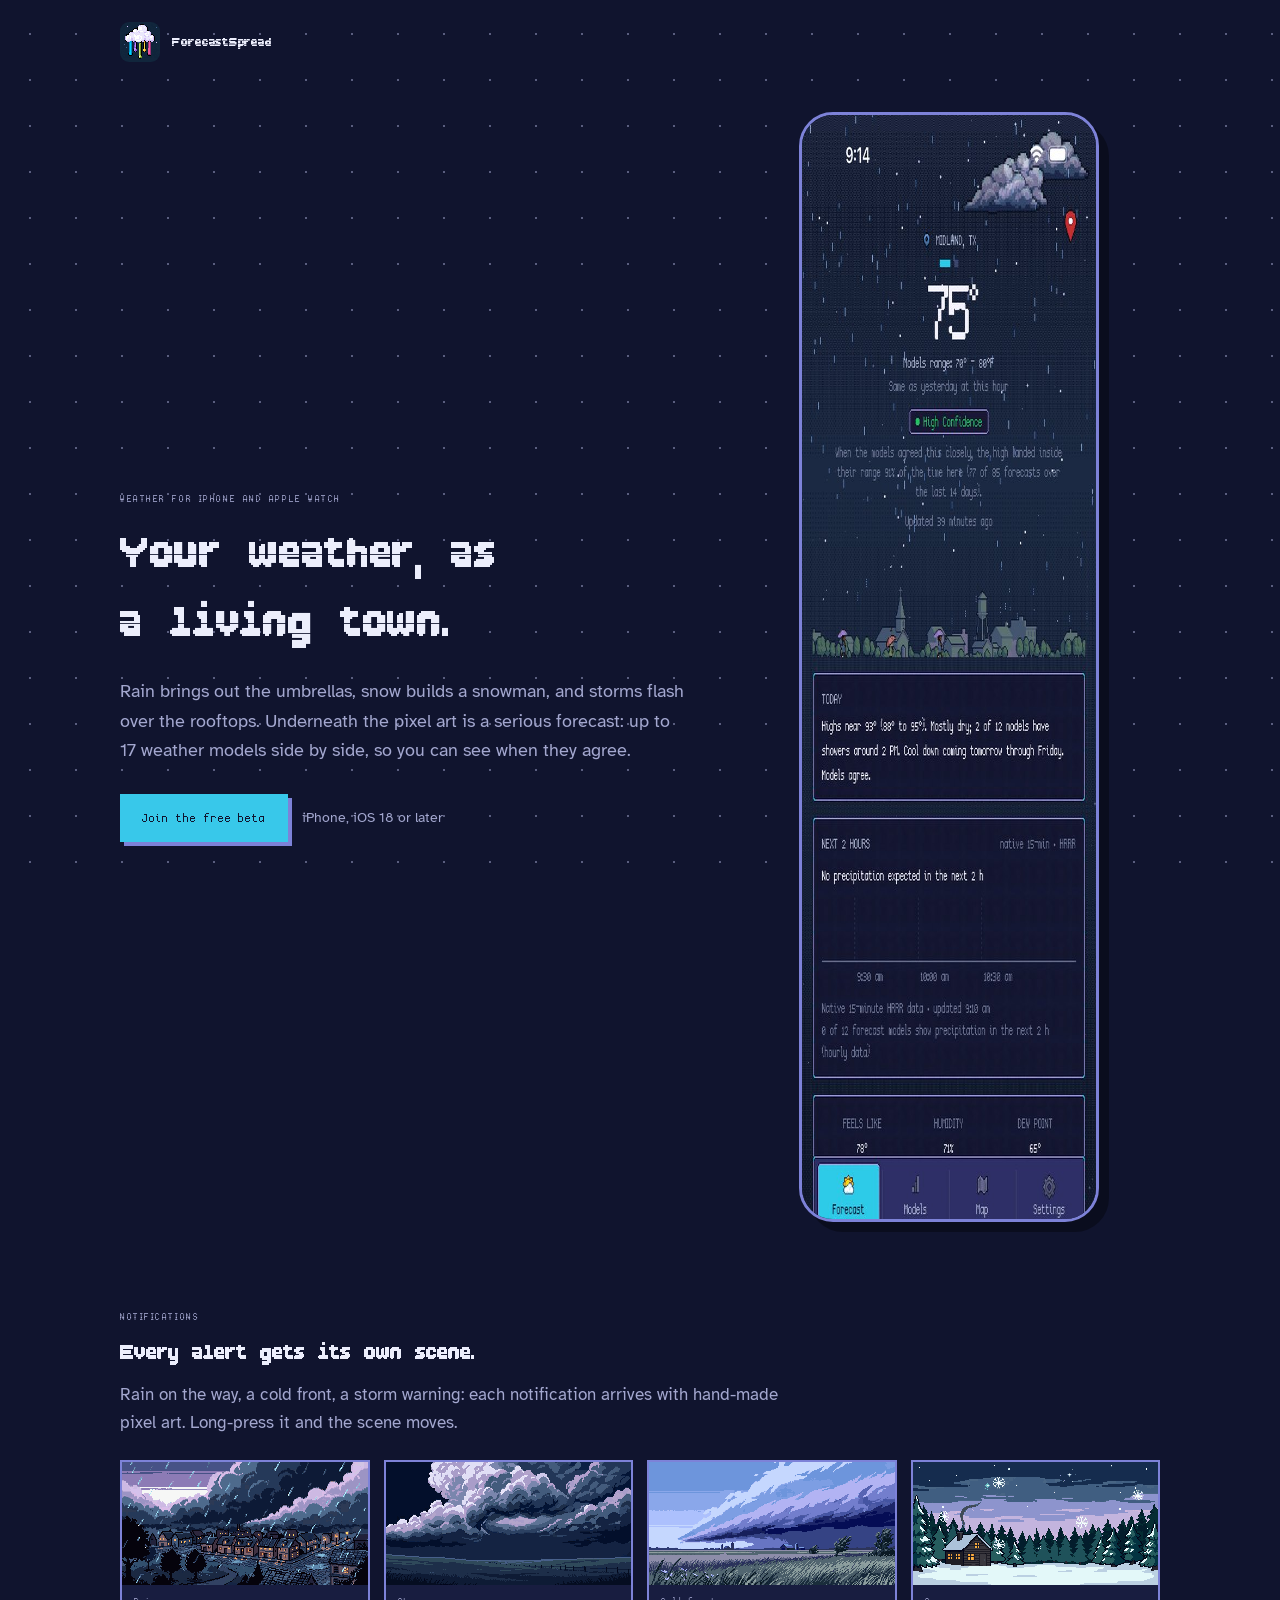
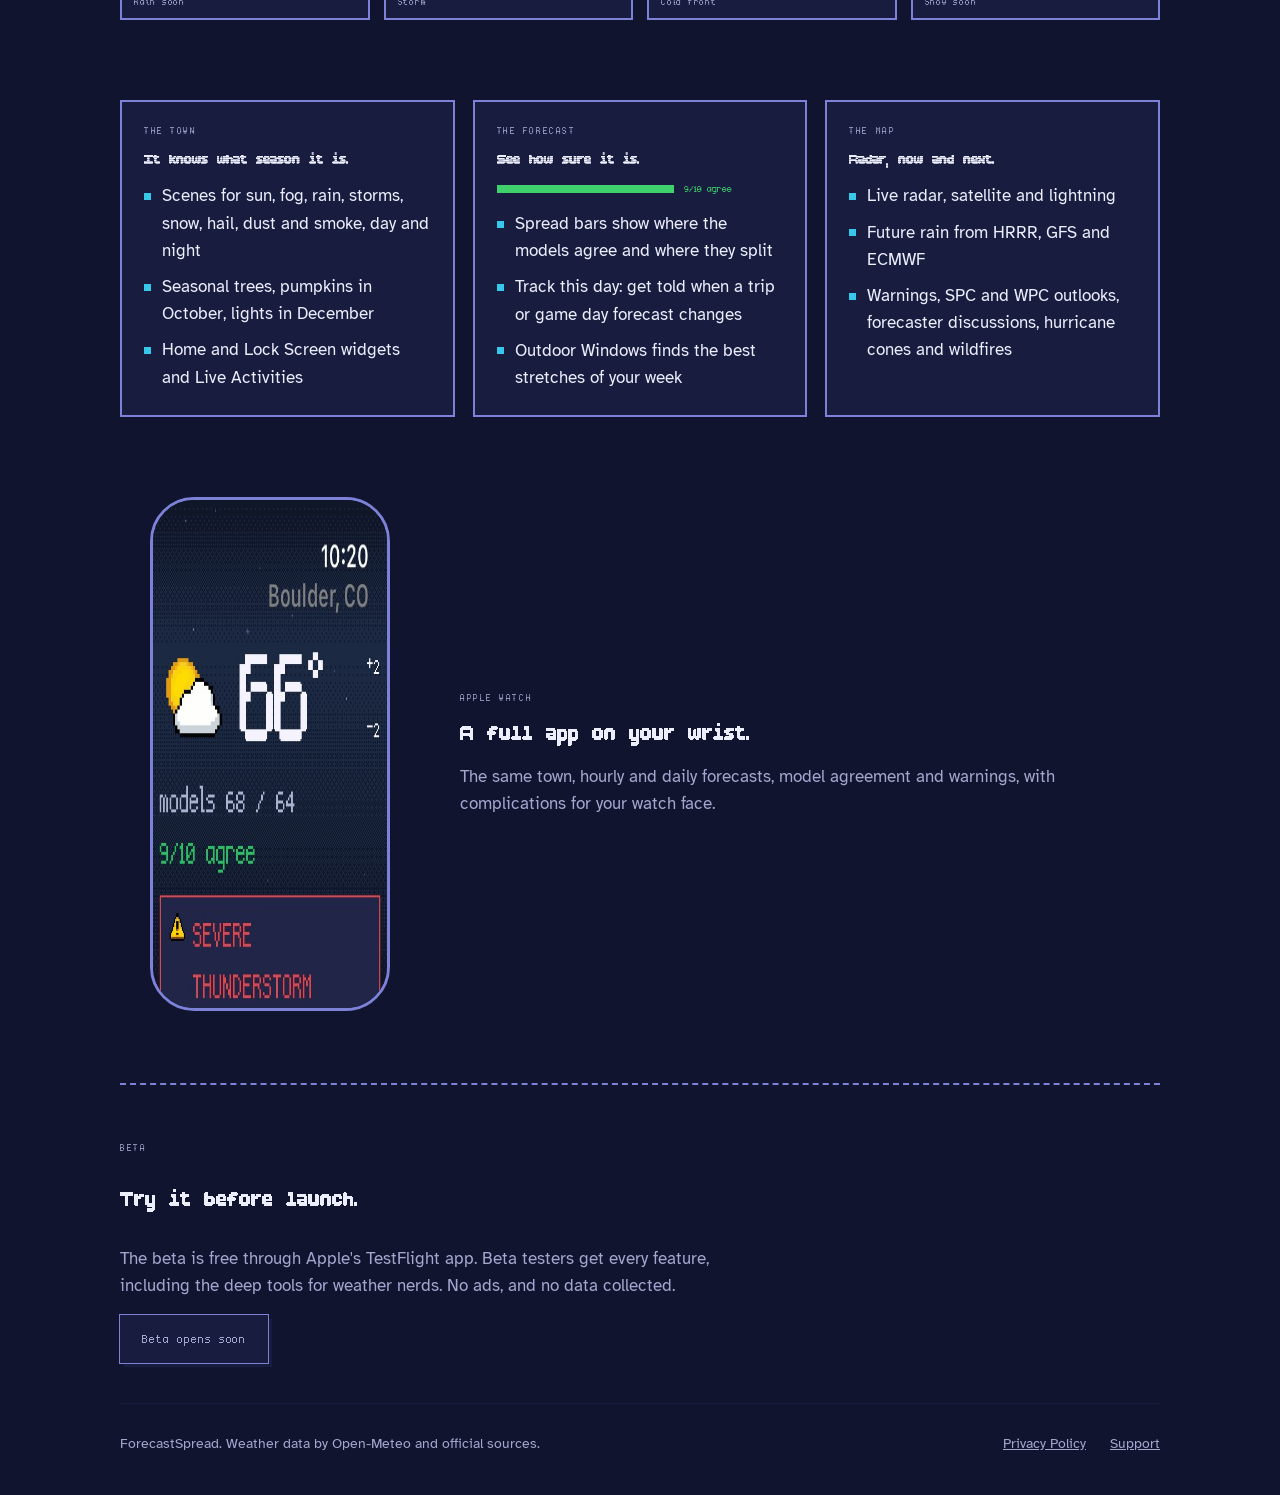
==== index.html @ d5ac617d "Landing page, Privacy Policy and Support pages Co-Authored-By: Claude Opus 5.5 (1M context) <noreply" ====
<!doctype html>
<html lang="en">
<head>
<meta charset="utf-8">
<meta name="viewport" content="width=device-width, initial-scale=1, viewport-fit=cover">
<link rel="icon" href="assets/icon.png">
<title>ForecastSpread</title>
<meta name="description" content="A pixel-art weather app for iPhone and Apple Watch. Your town reacts to the sky; underneath, up to 17 forecast models compared side by side.">
<link rel="preconnect" href="https://fonts.googleapis.com">
<link rel="stylesheet" href="https://fonts.googleapis.com/css2?family=Atkinson+Hyperlegible:wght@400;700&display=swap">
<style>
/* Layout: night-sky page in the app's own navy; hero pairs the pitch with a real screenshot, then a strip of live notification art, three feature columns, watch, beta band. Single dark look on purpose: it is the app's look. */
@font-face { font-family: "ForecastPixel Display"; src: url("assets/ForecastPixel-Display.ttf") format("truetype"); font-display: swap; }
@font-face { font-family: "ForecastPixel"; src: url("assets/ForecastPixel-Regular.ttf") format("truetype"); font-display: swap; }
:root {
  color-scheme: dark;
  --sky: #10142e;        /* page ground, the app's night navy */
  --panel: #181d40;      /* card fill, as the app's TODAY box */
  --frame: #7d82d8;      /* lavender pixel border */
  --ink: #eceefc;        /* body text */
  --dim: #a3a7cf;        /* secondary text */
  --cyan: #38c8ea;       /* the app's selected-tab cyan, used for actions */
  --agree: #3fd16b;      /* "High Confidence" green, used once */
  --display: "ForecastPixel Display", "Courier New", ui-monospace, monospace;
  --pixel: "ForecastPixel", "Courier New", ui-monospace, monospace;
  --body: "Atkinson Hyperlegible", system-ui, -apple-system, sans-serif;
}
* { box-sizing: border-box; }
body { margin: 0; background: var(--sky); color: var(--ink); font: 400 1.0625rem/1.6 var(--body); }
body::before { content: ""; position: fixed; inset: 0; pointer-events: none; opacity: .5;
  background-image: radial-gradient(var(--dim) 1px, transparent 1px); background-size: 46px 46px; background-position: 7px 11px; }
.wrap { position: relative; max-width: 1080px; margin: 0 auto; padding-inline: 20px; }
a { color: var(--cyan); }
a:focus-visible, .btn:focus-visible { outline: 2px solid var(--cyan); outline-offset: 3px; }
.label { font: 400 .8125rem/1 var(--pixel); letter-spacing: .12em; text-transform: uppercase; color: var(--dim); }

header { display: flex; align-items: center; gap: 12px; padding-block: 22px; }
header img { width: 40px; height: 40px; image-rendering: pixelated; border-radius: 9px; }
header span { font: 1.15rem/1 var(--display); letter-spacing: .04em; }

.hero { display: grid; grid-template-columns: minmax(0, 1.15fr) minmax(0, .85fr); gap: 48px; align-items: center; padding-block: 28px 64px; }
.hero h1 { font: 400 clamp(2.4rem, 6vw, 4.1rem)/1.05 var(--display); margin: 14px 0 20px; text-wrap: balance; letter-spacing: .01em; }
.hero p { color: var(--dim); max-width: 34em; margin: 0 0 28px; font-size: 1.15rem; }
.cta { display: flex; flex-wrap: wrap; gap: 14px; align-items: center; }
.btn { display: inline-block; font: 1rem/1 var(--pixel); letter-spacing: .06em; text-decoration: none; color: var(--sky); background: var(--cyan);
  padding: 16px 22px; border: 0; box-shadow: 4px 4px 0 var(--frame); transition: transform .12s, box-shadow .12s; }
.btn:hover { transform: translate(-2px, -2px); box-shadow: 6px 6px 0 var(--frame); }
.btn[aria-disabled="true"] { background: var(--panel); color: var(--dim); box-shadow: 4px 4px 0 var(--panel); outline: 1px solid var(--frame); pointer-events: none; }
.cta small { color: var(--dim); font-size: .9rem; }
.phone { justify-self: center; width: min(100%, 300px); border: 3px solid var(--frame); border-radius: 34px; overflow: hidden; background: var(--panel); box-shadow: 10px 10px 0 rgba(0,0,0,.35); }
.phone img { display: block; width: 100%; }

.alerts { padding-block: 24px 72px; }
.alerts h2, .features h2, .watch h2, .beta h2 { font: 400 clamp(1.5rem, 3vw, 2rem)/1.2 var(--display); margin: 10px 0 10px; text-wrap: balance; }
.alerts > p { color: var(--dim); margin: 0 0 24px; max-width: 40em; }
.strip { display: grid; grid-template-columns: repeat(4, minmax(0, 1fr)); gap: 14px; }
.strip figure { margin: 0; border: 2px solid var(--frame); background: var(--panel); }
.strip img { display: block; width: 100%; aspect-ratio: 2 / 1; object-fit: cover; image-rendering: pixelated; }
.strip figcaption { font: .8125rem/1 var(--pixel); letter-spacing: .06em; color: var(--dim); padding: 10px 12px; }

.features { display: grid; grid-template-columns: repeat(3, minmax(0, 1fr)); gap: 18px; padding-block: 8px 72px; }
.features > div { border: 2px solid var(--frame); background: var(--panel); padding: 22px 22px 24px; min-width: 0; }
.features h2 { font-size: 1.35rem; }
.features ul { margin: 0; padding: 0; list-style: none; display: grid; gap: 9px; color: var(--ink); }
.features li { padding-left: 18px; position: relative; }
.features li::before { content: ""; position: absolute; left: 0; top: .62em; width: 7px; height: 7px; background: var(--cyan); }
.spread { display: flex; align-items: center; gap: 10px; margin: 2px 0 14px; font: .85rem/1 var(--pixel); color: var(--agree); }
.spread i { display: block; height: 8px; background: var(--agree); }

.watch { display: grid; grid-template-columns: minmax(0, .6fr) minmax(0, 1.4fr); gap: 40px; align-items: center; padding-block: 8px 72px; }
.watch img { width: 100%; max-width: 240px; display: block; justify-self: center; border: 3px solid var(--frame); border-radius: 44px; }
.watch p { color: var(--dim); max-width: 36em; margin: 0; }

.beta { border-top: 2px dashed var(--frame); padding-block: 56px 40px; display: grid; gap: 16px; justify-items: start; }
.beta p { color: var(--dim); margin: 0; max-width: 38em; }
footer { display: flex; flex-wrap: wrap; gap: 8px 24px; padding-block: 28px 40px; color: var(--dim); font-size: .9rem; border-top: 1px solid var(--panel); }
footer a { color: var(--dim); }
footer .grow { flex: 1 1 auto; }

@media (max-width: 820px) {
  .hero, .watch { grid-template-columns: minmax(0, 1fr); gap: 32px; }
  .features { grid-template-columns: minmax(0, 1fr); }
  .strip { grid-template-columns: repeat(2, minmax(0, 1fr)); }
}
@media (prefers-reduced-motion: reduce) { .btn { transition: none; } .btn:hover { transform: none; } }
</style>
</head>
<body>

<div class="wrap">
  <header>
    <img src="assets/icon.png" alt="" width="40" height="40">
    <span>ForecastSpread</span>
  </header>

  <section class="hero">
    <div>
      <div class="label">Weather for iPhone and Apple Watch</div>
      <h1>Your weather, as a living town.</h1>
      <p>Rain brings out the umbrellas, snow builds a snowman, and storms flash over the rooftops. Underneath the pixel art is a serious forecast: up to 17 weather models side by side, so you can see when they agree.</p>
      <div class="cta">
        <a class="btn" id="beta-link" href="#beta">Join the free beta</a>
        <small>iPhone, iOS 18 or later</small>
      </div>
    </div>
    <div class="phone"><img src="assets/shot-rain.jpg" alt="ForecastSpread showing a rainy night over a pixel-art town, 75 degrees, models range 70 to 80, High Confidence" width="540" height="1104"></div>
  </section>

  <section class="alerts">
    <div class="label">Notifications</div>
    <h2>Every alert gets its own scene.</h2>
    <p>Rain on the way, a cold front, a storm warning: each notification arrives with hand-made pixel art. Long-press it and the scene moves.</p>
    <div class="strip">
      <figure><img src="assets/alert_rain_soon.gif" alt="Animated pixel art of rain arriving" loading="lazy"><figcaption>Rain soon</figcaption></figure>
      <figure><img src="assets/alert_storm.gif" alt="Animated pixel art of lightning over a field" loading="lazy"><figcaption>Storm</figcaption></figure>
      <figure><img src="assets/alert_cold_front.gif" alt="Animated pixel art of a cold front" loading="lazy"><figcaption>Cold front</figcaption></figure>
      <figure><img src="assets/alert_snow_soon.gif" alt="Animated pixel art of snow falling" loading="lazy"><figcaption>Snow soon</figcaption></figure>
    </div>
  </section>

  <section class="features" aria-label="Features">
    <div>
      <div class="label">The town</div>
      <h2>It knows what season it is.</h2>
      <ul>
        <li>Scenes for sun, fog, rain, storms, snow, hail, dust and smoke, day and night</li>
        <li>Seasonal trees, pumpkins in October, lights in December</li>
        <li>Home and Lock Screen widgets and Live Activities</li>
      </ul>
    </div>
    <div>
      <div class="label">The forecast</div>
      <h2>See how sure it is.</h2>
      <div class="spread" aria-hidden="true"><i style="width:62%"></i>9/10 agree</div>
      <ul>
        <li>Spread bars show where the models agree and where they split</li>
        <li>Track this day: get told when a trip or game day forecast changes</li>
        <li>Outdoor Windows finds the best stretches of your week</li>
      </ul>
    </div>
    <div>
      <div class="label">The map</div>
      <h2>Radar, now and next.</h2>
      <ul>
        <li>Live radar, satellite and lightning</li>
        <li>Future rain from HRRR, GFS and ECMWF</li>
        <li>Warnings, SPC and WPC outlooks, forecaster discussions, hurricane cones and wildfires</li>
      </ul>
    </div>
  </section>

  <section class="watch">
    <img src="assets/shot-watch.jpg" alt="Apple Watch showing 66 degrees in Boulder, models 68 over 64, 9 of 10 agree, and a severe thunderstorm warning" width="422" height="514" loading="lazy">
    <div>
      <div class="label">Apple Watch</div>
      <h2>A full app on your wrist.</h2>
      <p>The same town, hourly and daily forecasts, model agreement and warnings, with complications for your watch face.</p>
    </div>
  </section>

  <section class="beta" id="beta">
    <div class="label">Beta</div>
    <h2>Try it before launch.</h2>
    <p>The beta is free through Apple's TestFlight app. Beta testers get every feature, including the deep tools for weather nerds. No ads, and no data collected.</p>
    <a class="btn" id="beta-link-2" href="#beta">Join the free beta</a>
  </section>

  <footer>
    <span class="grow">ForecastSpread. Weather data by Open-Meteo and official sources.</span>
    <a href="privacy/">Privacy Policy</a>
    <a href="support/">Support</a>
  </footer>
</div>

<script>
  // Set to the public TestFlight link once Apple approves the external beta.
  const TESTFLIGHT_URL = "";
  for (const id of ["beta-link", "beta-link-2"]) {
    const a = document.getElementById(id);
    if (TESTFLIGHT_URL) { a.href = TESTFLIGHT_URL; a.rel = "noopener"; }
    else if (id === "beta-link-2") { a.textContent = "Beta opens soon"; a.setAttribute("aria-disabled", "true"); }
  }
</script>
</body>
</html>
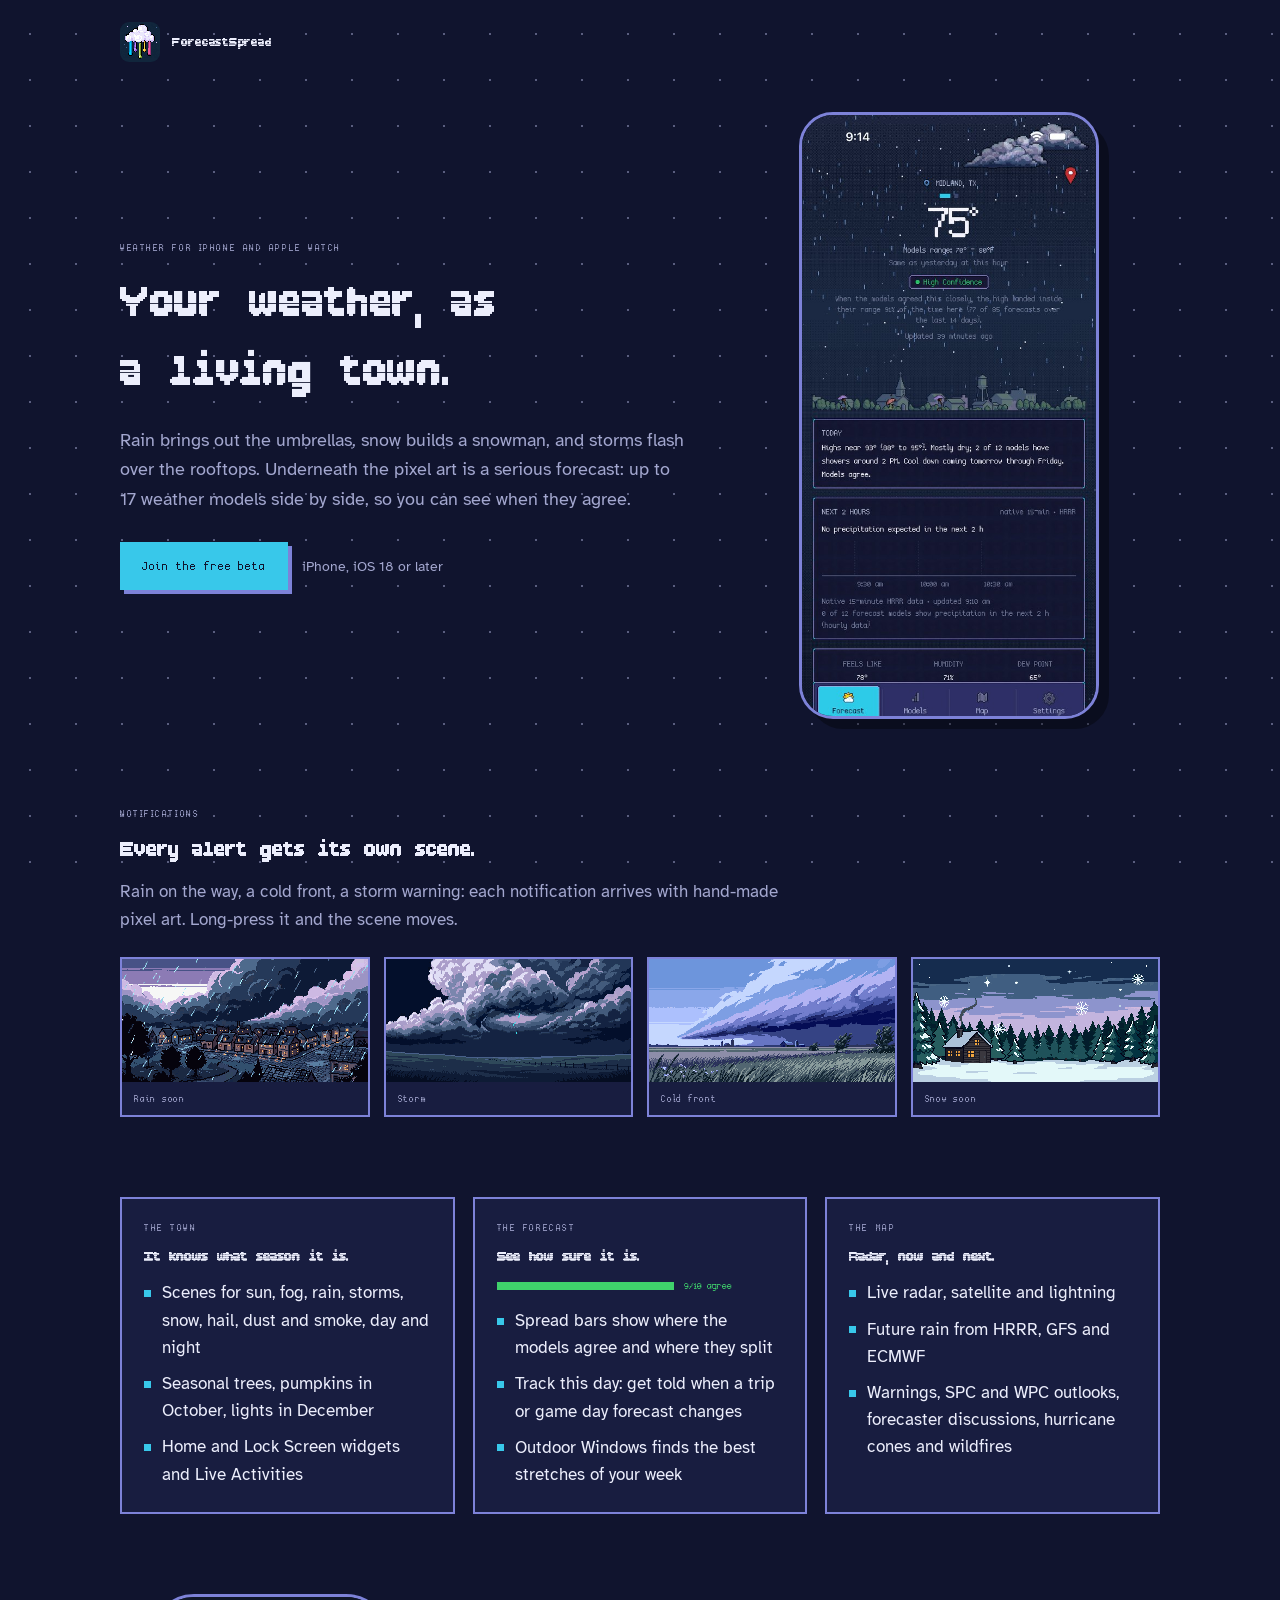
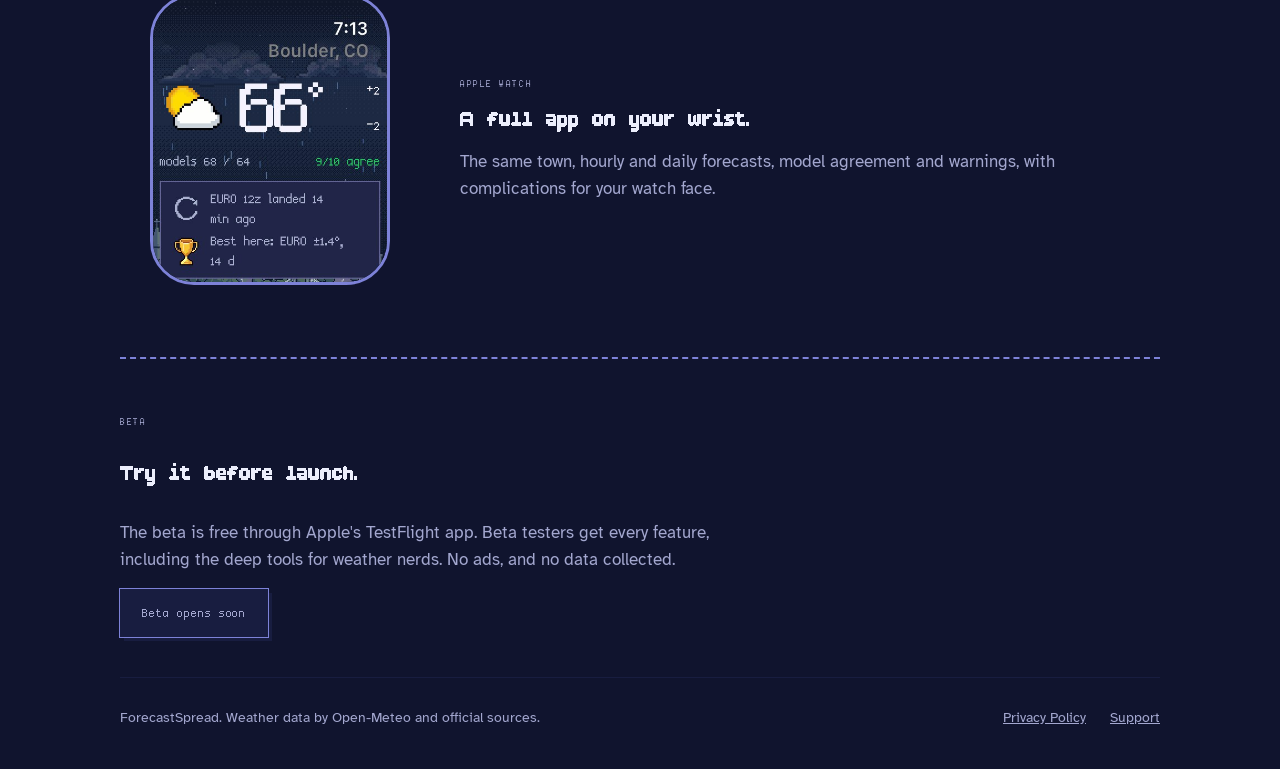
==== commit 30ac31db: "Keep screenshot proportions; Watch shot without the warning banner The img width/height attributes f" ====
--- a/index.html
+++ b/index.html
@@ -48,7 +48,7 @@
 .btn[aria-disabled="true"] { background: var(--panel); color: var(--dim); box-shadow: 4px 4px 0 var(--panel); outline: 1px solid var(--frame); pointer-events: none; }
 .cta small { color: var(--dim); font-size: .9rem; }
 .phone { justify-self: center; width: min(100%, 300px); border: 3px solid var(--frame); border-radius: 34px; overflow: hidden; background: var(--panel); box-shadow: 10px 10px 0 rgba(0,0,0,.35); }
-.phone img { display: block; width: 100%; }
+.phone img { display: block; width: 100%; height: auto; }
 
 .alerts { padding-block: 24px 72px; }
 .alerts h2, .features h2, .watch h2, .beta h2 { font: 400 clamp(1.5rem, 3vw, 2rem)/1.2 var(--display); margin: 10px 0 10px; text-wrap: balance; }
@@ -68,7 +68,7 @@
 .spread i { display: block; height: 8px; background: var(--agree); }
 
 .watch { display: grid; grid-template-columns: minmax(0, .6fr) minmax(0, 1.4fr); gap: 40px; align-items: center; padding-block: 8px 72px; }
-.watch img { width: 100%; max-width: 240px; display: block; justify-self: center; border: 3px solid var(--frame); border-radius: 44px; }
+.watch img { width: 100%; max-width: 240px; height: auto; display: block; justify-self: center; border: 3px solid var(--frame); border-radius: 44px; }
 .watch p { color: var(--dim); max-width: 36em; margin: 0; }
 
 .beta { border-top: 2px dashed var(--frame); padding-block: 56px 40px; display: grid; gap: 16px; justify-items: start; }
@@ -150,7 +150,7 @@
   </section>
 
   <section class="watch">
-    <img src="assets/shot-watch.jpg" alt="Apple Watch showing 66 degrees in Boulder, models 68 over 64, 9 of 10 agree, and a severe thunderstorm warning" width="422" height="514" loading="lazy">
+    <img src="assets/shot-watch.jpg" alt="Apple Watch in the rain showing 66 degrees in Boulder, models 68 over 64, 9 of 10 agree" width="422" height="514" loading="lazy">
     <div>
       <div class="label">Apple Watch</div>
       <h2>A full app on your wrist.</h2>
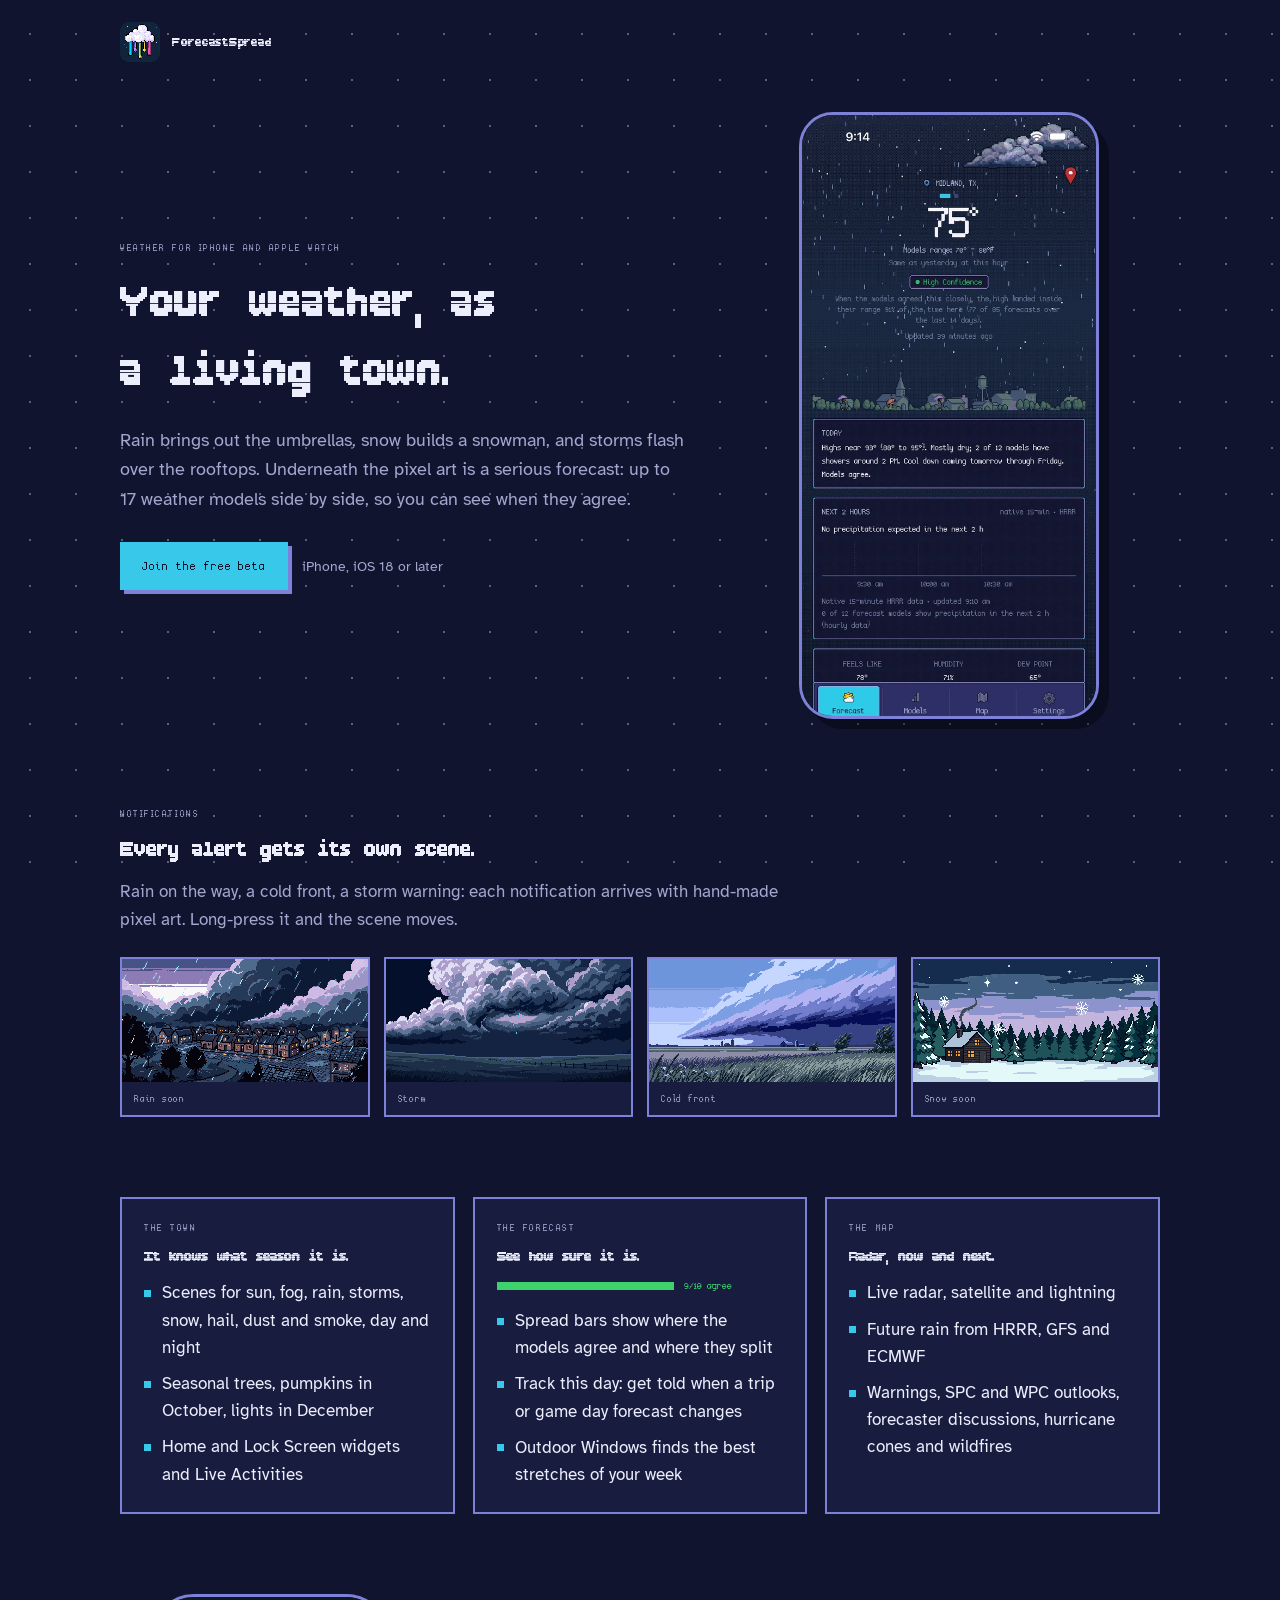
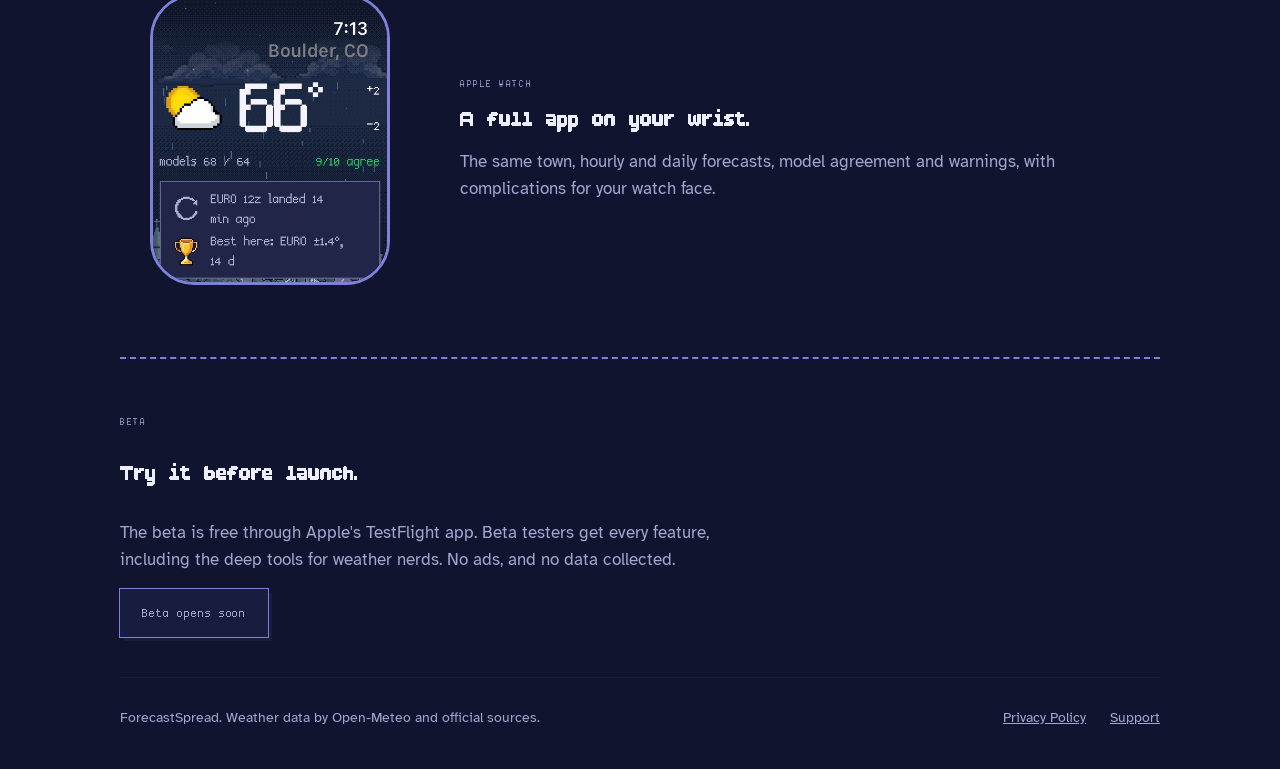
==== commit 08a3e17e: "Rename the Watch shot so cached copies of the old one aren't shown Co-Authored-By: Claude Opus 5.5 (" ====
--- a/index.html
+++ b/index.html
@@ -150,7 +150,7 @@
   </section>
 
   <section class="watch">
-    <img src="assets/shot-watch.jpg" alt="Apple Watch in the rain showing 66 degrees in Boulder, models 68 over 64, 9 of 10 agree" width="422" height="514" loading="lazy">
+    <img src="assets/shot-watch-rain.jpg" alt="Apple Watch in the rain showing 66 degrees in Boulder, models 68 over 64, 9 of 10 agree" width="422" height="514" loading="lazy">
     <div>
       <div class="label">Apple Watch</div>
       <h2>A full app on your wrist.</h2>
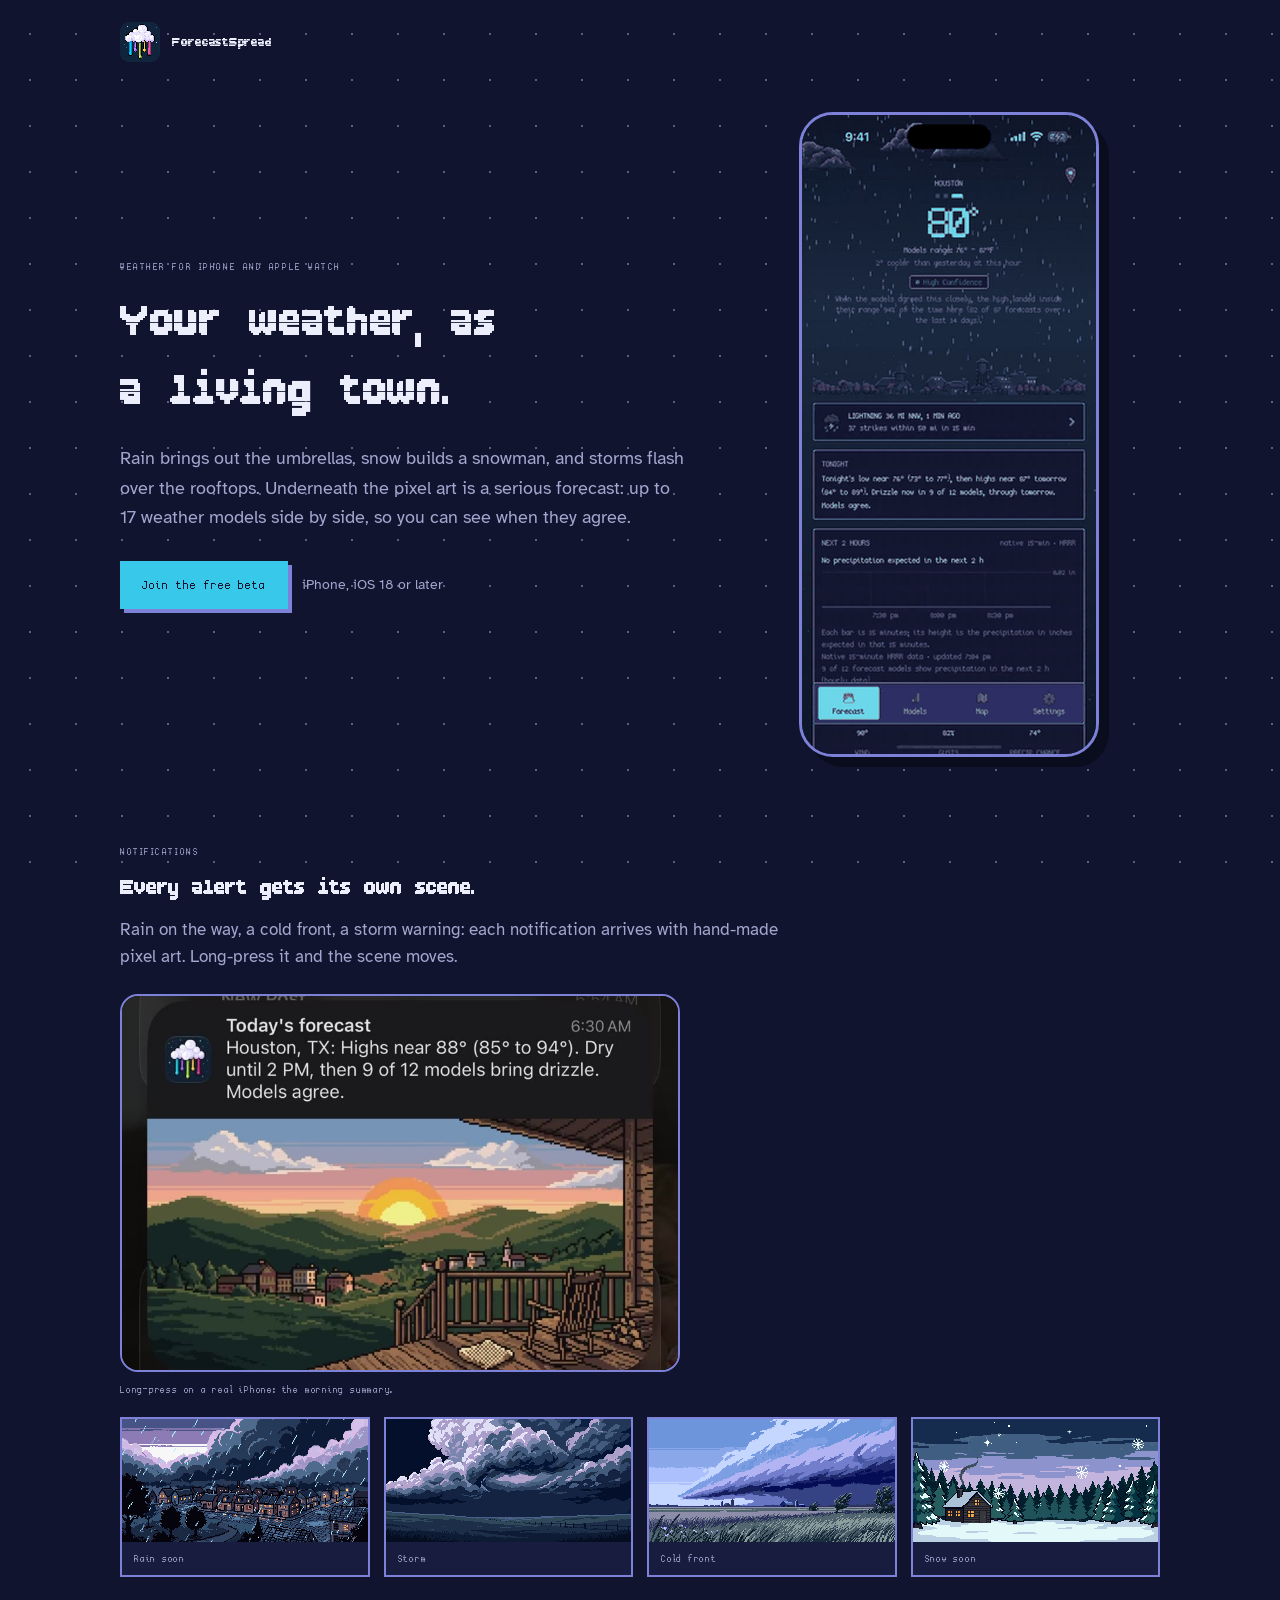
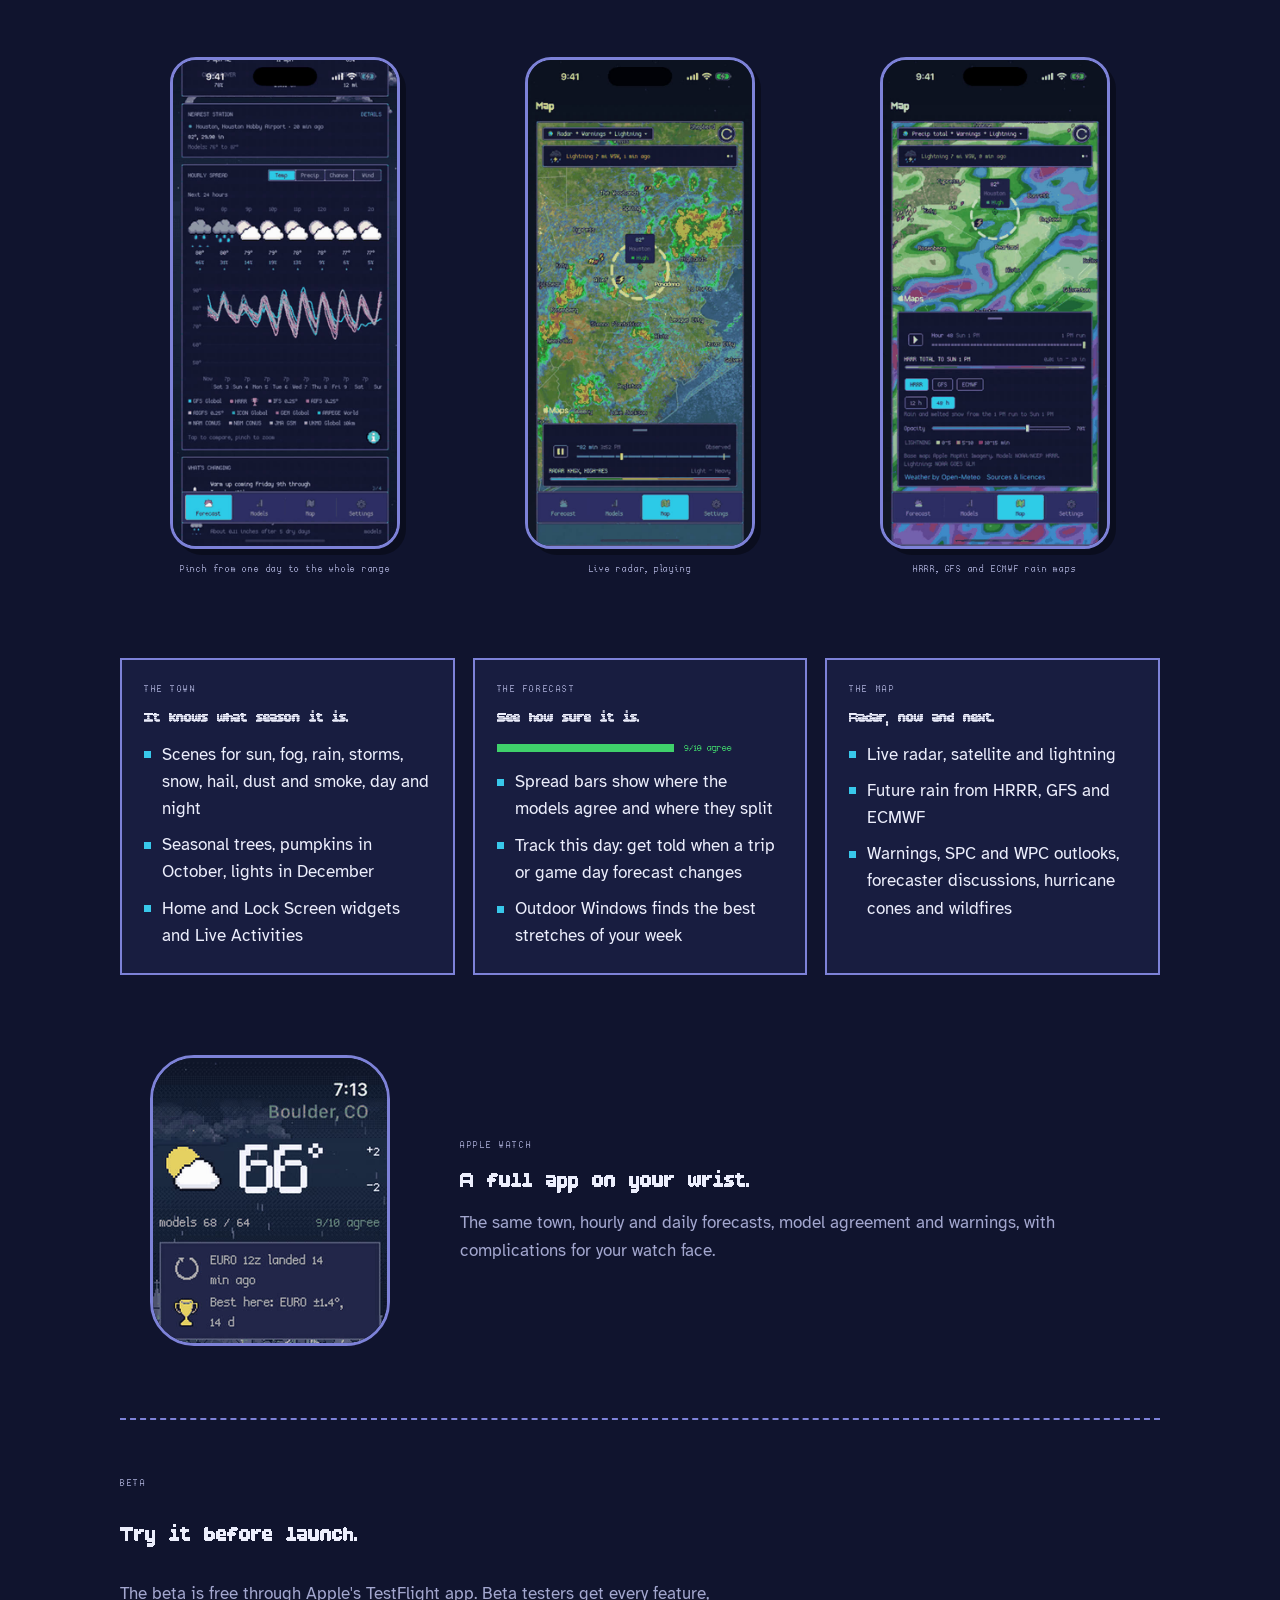
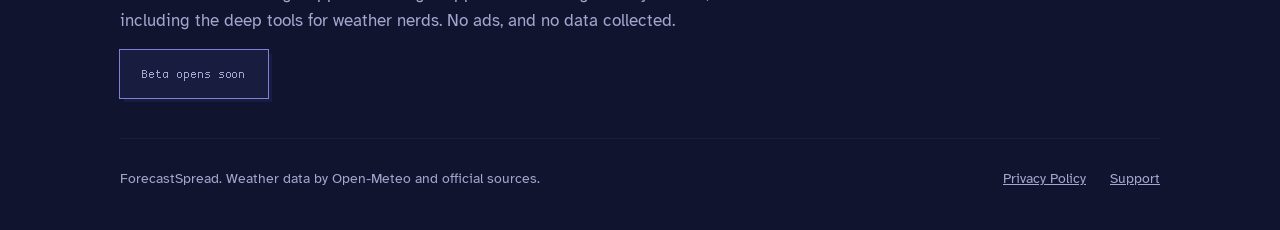
==== commit 93897de8: "Animated app screens: town reel, spread zoom, radar, model maps, long-press, watch Co-Authored-By: C" ====
--- a/index.html
+++ b/index.html
@@ -48,7 +48,14 @@
 .btn[aria-disabled="true"] { background: var(--panel); color: var(--dim); box-shadow: 4px 4px 0 var(--panel); outline: 1px solid var(--frame); pointer-events: none; }
 .cta small { color: var(--dim); font-size: .9rem; }
 .phone { justify-self: center; width: min(100%, 300px); border: 3px solid var(--frame); border-radius: 34px; overflow: hidden; background: var(--panel); box-shadow: 10px 10px 0 rgba(0,0,0,.35); }
-.phone img { display: block; width: 100%; height: auto; }
+.phone img, .phone video { display: block; width: 100%; height: auto; }
+.phone.small { width: 100%; max-width: 230px; border-radius: 26px; box-shadow: 6px 6px 0 rgba(0,0,0,.35); }
+.motion { display: grid; grid-template-columns: repeat(3, minmax(0, 1fr)); gap: 24px; padding-block: 8px 72px; }
+.motion figure { margin: 0; display: grid; gap: 12px; justify-items: center; }
+.motion figcaption, .longpress figcaption { font: .8125rem/1.3 var(--pixel); letter-spacing: .06em; color: var(--dim); text-align: center; }
+.longpress { margin: 0 0 18px; display: grid; gap: 10px; max-width: 560px; }
+.longpress video { display: block; width: 100%; height: auto; border: 2px solid var(--frame); border-radius: 18px; }
+.longpress figcaption { text-align: left; }
 
 .alerts { padding-block: 24px 72px; }
 .alerts h2, .features h2, .watch h2, .beta h2 { font: 400 clamp(1.5rem, 3vw, 2rem)/1.2 var(--display); margin: 10px 0 10px; text-wrap: balance; }
@@ -68,7 +75,7 @@
 .spread i { display: block; height: 8px; background: var(--agree); }
 
 .watch { display: grid; grid-template-columns: minmax(0, .6fr) minmax(0, 1.4fr); gap: 40px; align-items: center; padding-block: 8px 72px; }
-.watch img { width: 100%; max-width: 240px; height: auto; display: block; justify-self: center; border: 3px solid var(--frame); border-radius: 44px; }
+.watch video { width: 100%; max-width: 240px; height: auto; display: block; justify-self: center; border: 3px solid var(--frame); border-radius: 44px; }
 .watch p { color: var(--dim); max-width: 36em; margin: 0; }
 
 .beta { border-top: 2px dashed var(--frame); padding-block: 56px 40px; display: grid; gap: 16px; justify-items: start; }
@@ -81,6 +88,7 @@
   .hero, .watch { grid-template-columns: minmax(0, 1fr); gap: 32px; }
   .features { grid-template-columns: minmax(0, 1fr); }
   .strip { grid-template-columns: repeat(2, minmax(0, 1fr)); }
+  .motion { grid-template-columns: minmax(0, 1fr); }
 }
 @media (prefers-reduced-motion: reduce) { .btn { transition: none; } .btn:hover { transform: none; } }
 </style>
@@ -103,19 +111,29 @@
         <small>iPhone, iOS 18 or later</small>
       </div>
     </div>
-    <div class="phone"><img src="assets/shot-rain.jpg" alt="ForecastSpread showing a rainy night over a pixel-art town, 75 degrees, models range 70 to 80, High Confidence" width="540" height="1104"></div>
+    <div class="phone"><video src="assets/reel-town.mp4" poster="assets/reel-town.jpg" autoplay muted loop playsinline aria-label="The ForecastSpread town changing with the weather: sun, rain with umbrellas, a night storm, Halloween, snow with a snowman, July 4th fireworks"></video></div>
   </section>
 
   <section class="alerts">
     <div class="label">Notifications</div>
     <h2>Every alert gets its own scene.</h2>
     <p>Rain on the way, a cold front, a storm warning: each notification arrives with hand-made pixel art. Long-press it and the scene moves.</p>
+    <figure class="longpress">
+      <video src="assets/reel-longpress.mp4" poster="assets/reel-longpress.jpg" autoplay muted loop playsinline aria-label="A ForecastSpread morning summary notification, long-pressed on an iPhone, with an animated pixel sunrise over a porch"></video>
+      <figcaption>Long-press on a real iPhone: the morning summary.</figcaption>
+    </figure>
     <div class="strip">
       <figure><img src="assets/alert_rain_soon.gif" alt="Animated pixel art of rain arriving" loading="lazy"><figcaption>Rain soon</figcaption></figure>
       <figure><img src="assets/alert_storm.gif" alt="Animated pixel art of lightning over a field" loading="lazy"><figcaption>Storm</figcaption></figure>
       <figure><img src="assets/alert_cold_front.gif" alt="Animated pixel art of a cold front" loading="lazy"><figcaption>Cold front</figcaption></figure>
       <figure><img src="assets/alert_snow_soon.gif" alt="Animated pixel art of snow falling" loading="lazy"><figcaption>Snow soon</figcaption></figure>
     </div>
+  </section>
+
+  <section class="motion" aria-label="The app in motion">
+    <figure><div class="phone small"><video src="assets/reel-spread.mp4" poster="assets/reel-spread.jpg" autoplay muted loop playsinline aria-label="The hourly spread chart zooming from one day out to the whole forecast"></video></div><figcaption>Pinch from one day to the whole range</figcaption></figure>
+    <figure><div class="phone small"><video src="assets/reel-radar.mp4" poster="assets/reel-radar.jpg" autoplay muted loop playsinline aria-label="Live radar playing over storms"></video></div><figcaption>Live radar, playing</figcaption></figure>
+    <figure><div class="phone small"><video src="assets/reel-models.mp4" poster="assets/reel-models.jpg" autoplay muted loop playsinline aria-label="Rain maps switching from HRRR to GFS to ECMWF"></video></div><figcaption>HRRR, GFS and ECMWF rain maps</figcaption></figure>
   </section>
 
   <section class="features" aria-label="Features">
@@ -150,7 +168,7 @@
   </section>
 
   <section class="watch">
-    <img src="assets/shot-watch-rain.jpg" alt="Apple Watch in the rain showing 66 degrees in Boulder, models 68 over 64, 9 of 10 agree" width="422" height="514" loading="lazy">
+    <video src="assets/reel-watch.mp4" poster="assets/reel-watch.jpg" autoplay muted loop playsinline aria-label="Apple Watch showing the town in rain, then scrolling to What's changing"></video>
     <div>
       <div class="label">Apple Watch</div>
       <h2>A full app on your wrist.</h2>
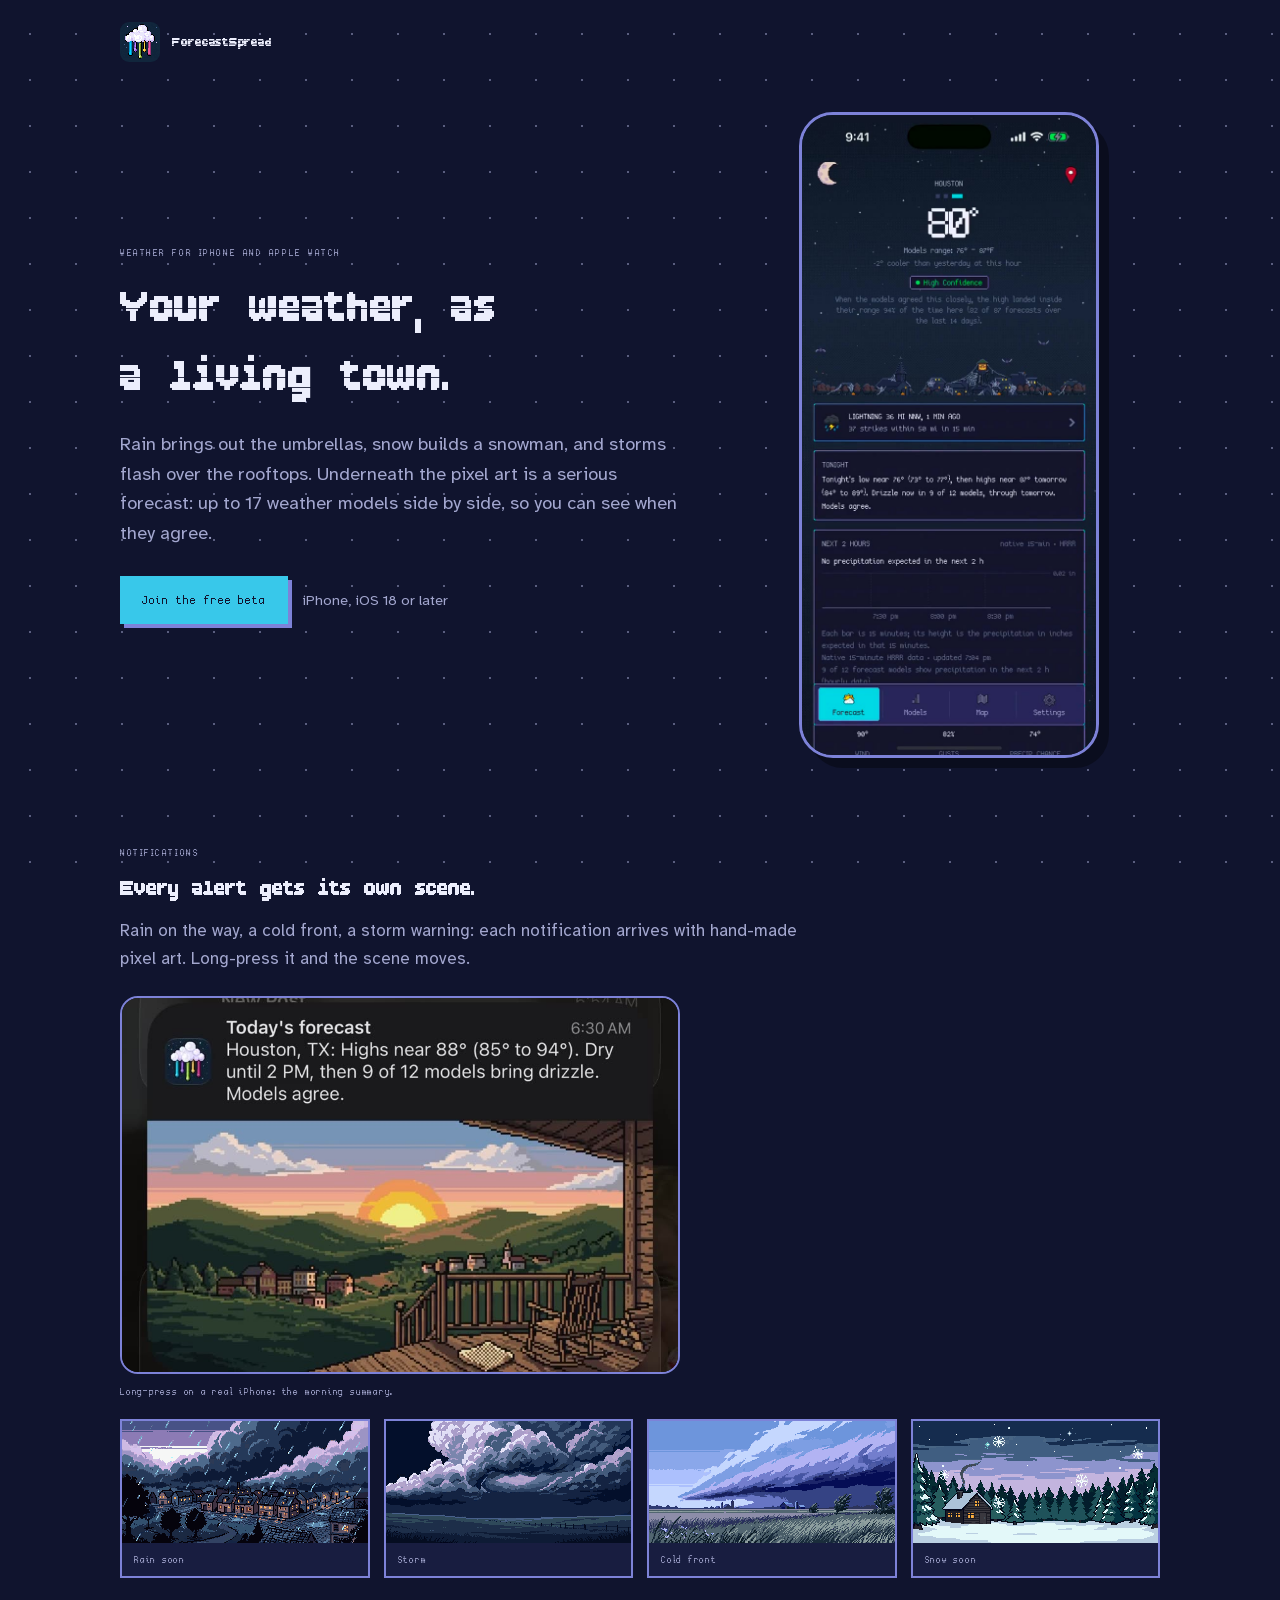
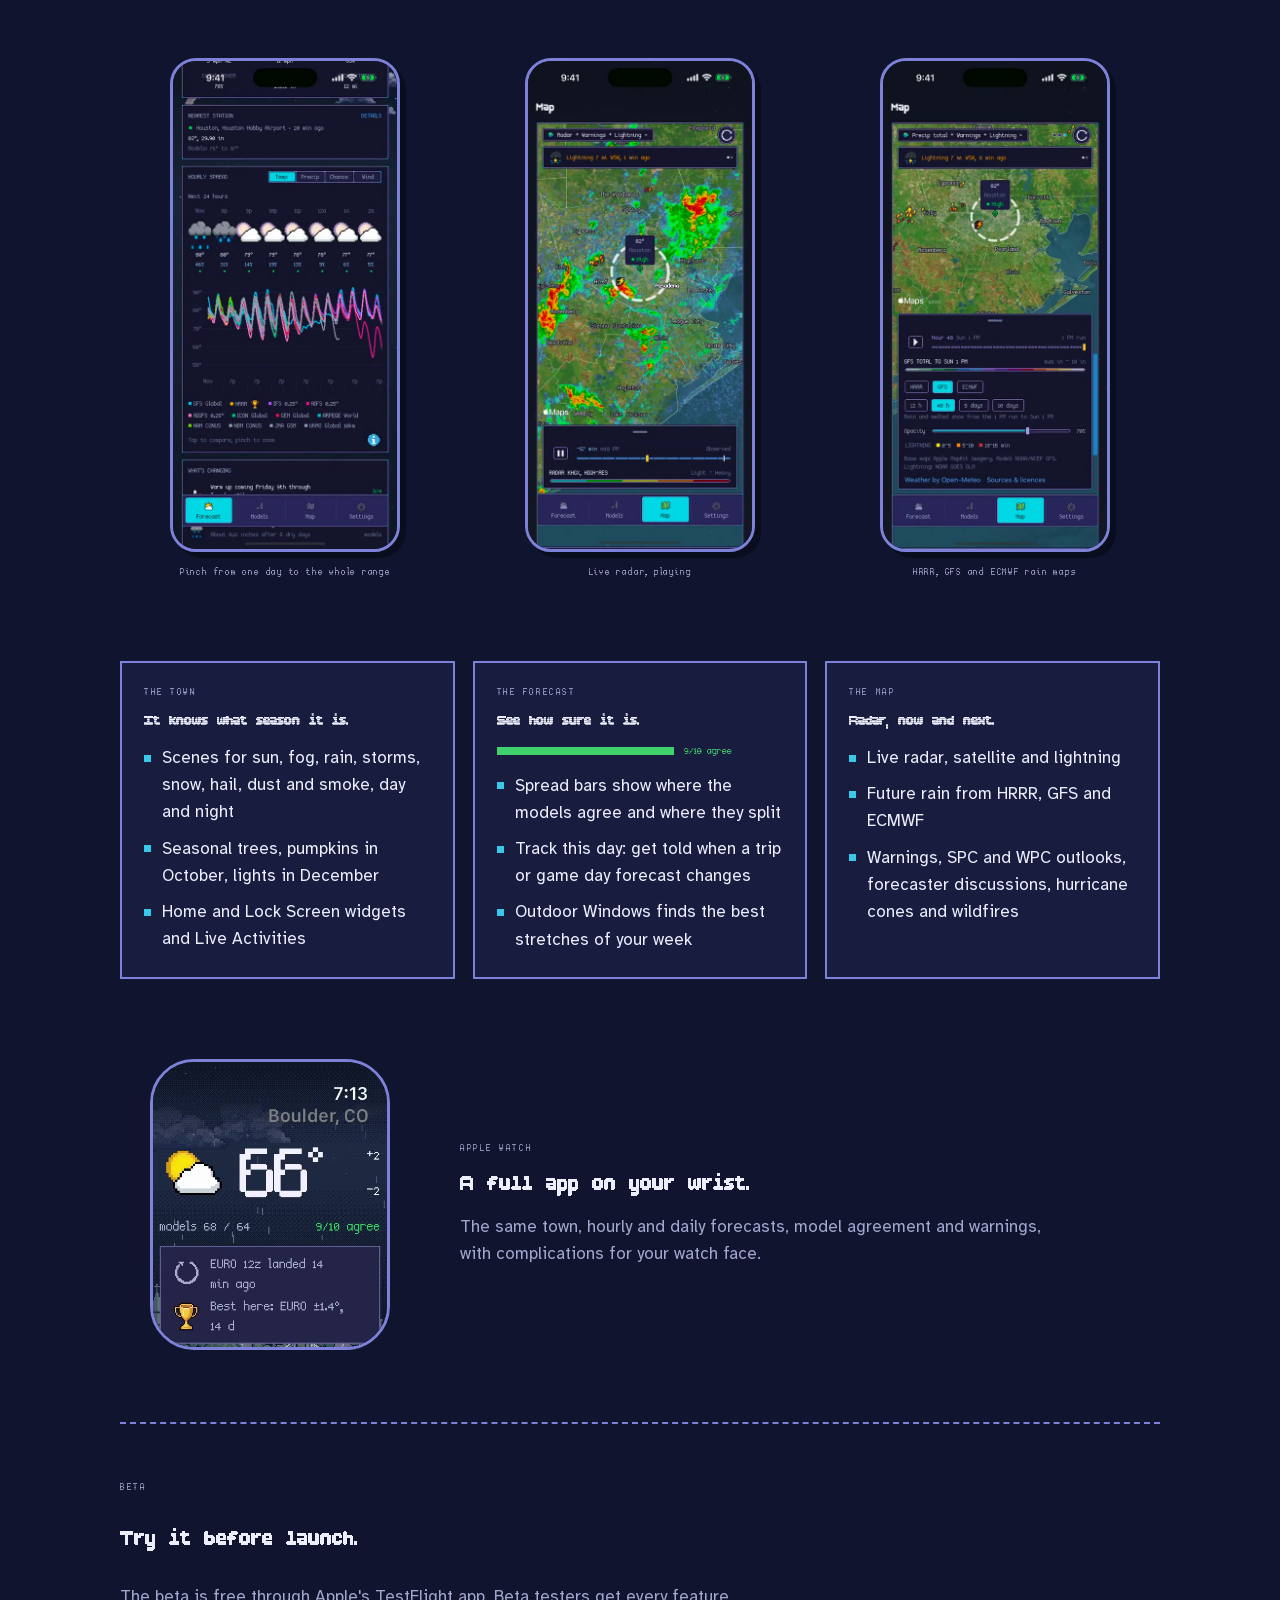
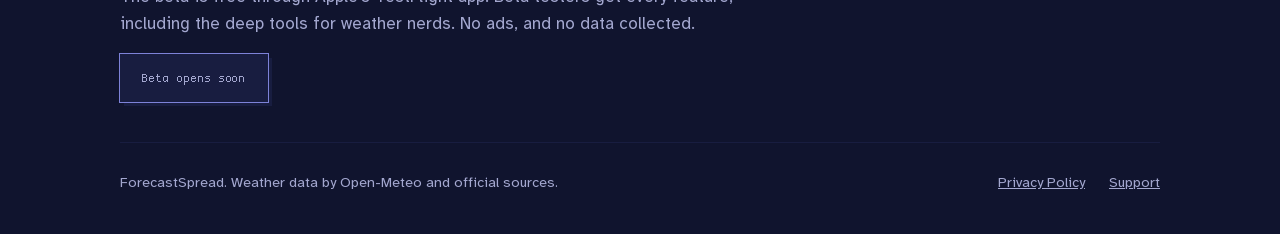
==== commit 266a7a1d: "Serve Atkinson Hyperlegible from the site; privacy policy covers the relay and the site The pages lo" ====
--- a/index.html
+++ b/index.html
@@ -6,8 +6,7 @@
 <link rel="icon" href="assets/icon.png">
 <title>ForecastSpread</title>
 <meta name="description" content="A pixel-art weather app for iPhone and Apple Watch. Your town reacts to the sky; underneath, up to 17 forecast models compared side by side.">
-<link rel="preconnect" href="https://fonts.googleapis.com">
-<link rel="stylesheet" href="https://fonts.googleapis.com/css2?family=Atkinson+Hyperlegible:wght@400;700&display=swap">
+<link rel="stylesheet" href="assets/atkinson-hyperlegible.css">
 <style>
 /* Layout: night-sky page in the app's own navy; hero pairs the pitch with a real screenshot, then a strip of live notification art, three feature columns, watch, beta band. Single dark look on purpose: it is the app's look. */
 @font-face { font-family: "ForecastPixel Display"; src: url("assets/ForecastPixel-Display.ttf") format("truetype"); font-display: swap; }
--- a/assets/atkinson-hyperlegible.css
+++ b/assets/atkinson-hyperlegible.css
@@ -0,0 +1,5 @@
+/* Atkinson Hyperlegible (Braille Institute, SIL Open Font License: AtkinsonHyperlegible-OFL.txt), served from this site so pages load nothing from other hosts. */
+@font-face { font-family: "Atkinson Hyperlegible"; font-style: normal; font-weight: 400; font-display: swap; src: url("AtkinsonHyperlegible-Regular-latin-ext.woff2") format("woff2"); unicode-range: U+0100-02BA, U+02BD-02C5, U+02C7-02CC, U+02CE-02D7, U+02DD-02FF, U+0304, U+0308, U+0329, U+1D00-1DBF, U+1E00-1E9F, U+1EF2-1EFF, U+2020, U+20A0-20AB, U+20AD-20C4, U+2113, U+2C60-2C7F, U+A720-A7FF; }
+@font-face { font-family: "Atkinson Hyperlegible"; font-style: normal; font-weight: 400; font-display: swap; src: url("AtkinsonHyperlegible-Regular-latin.woff2") format("woff2"); unicode-range: U+0000-00FF, U+0131, U+0152-0153, U+02BB-02BC, U+02C6, U+02DA, U+02DC, U+0304, U+0308, U+0329, U+2000-206F, U+20AC, U+2122, U+2191, U+2193, U+2212, U+2215, U+FEFF, U+FFFD; }
+@font-face { font-family: "Atkinson Hyperlegible"; font-style: normal; font-weight: 700; font-display: swap; src: url("AtkinsonHyperlegible-Bold-latin-ext.woff2") format("woff2"); unicode-range: U+0100-02BA, U+02BD-02C5, U+02C7-02CC, U+02CE-02D7, U+02DD-02FF, U+0304, U+0308, U+0329, U+1D00-1DBF, U+1E00-1E9F, U+1EF2-1EFF, U+2020, U+20A0-20AB, U+20AD-20C4, U+2113, U+2C60-2C7F, U+A720-A7FF; }
+@font-face { font-family: "Atkinson Hyperlegible"; font-style: normal; font-weight: 700; font-display: swap; src: url("AtkinsonHyperlegible-Bold-latin.woff2") format("woff2"); unicode-range: U+0000-00FF, U+0131, U+0152-0153, U+02BB-02BC, U+02C6, U+02DA, U+02DC, U+0304, U+0308, U+0329, U+2000-206F, U+20AC, U+2122, U+2191, U+2193, U+2212, U+2215, U+FEFF, U+FFFD; }
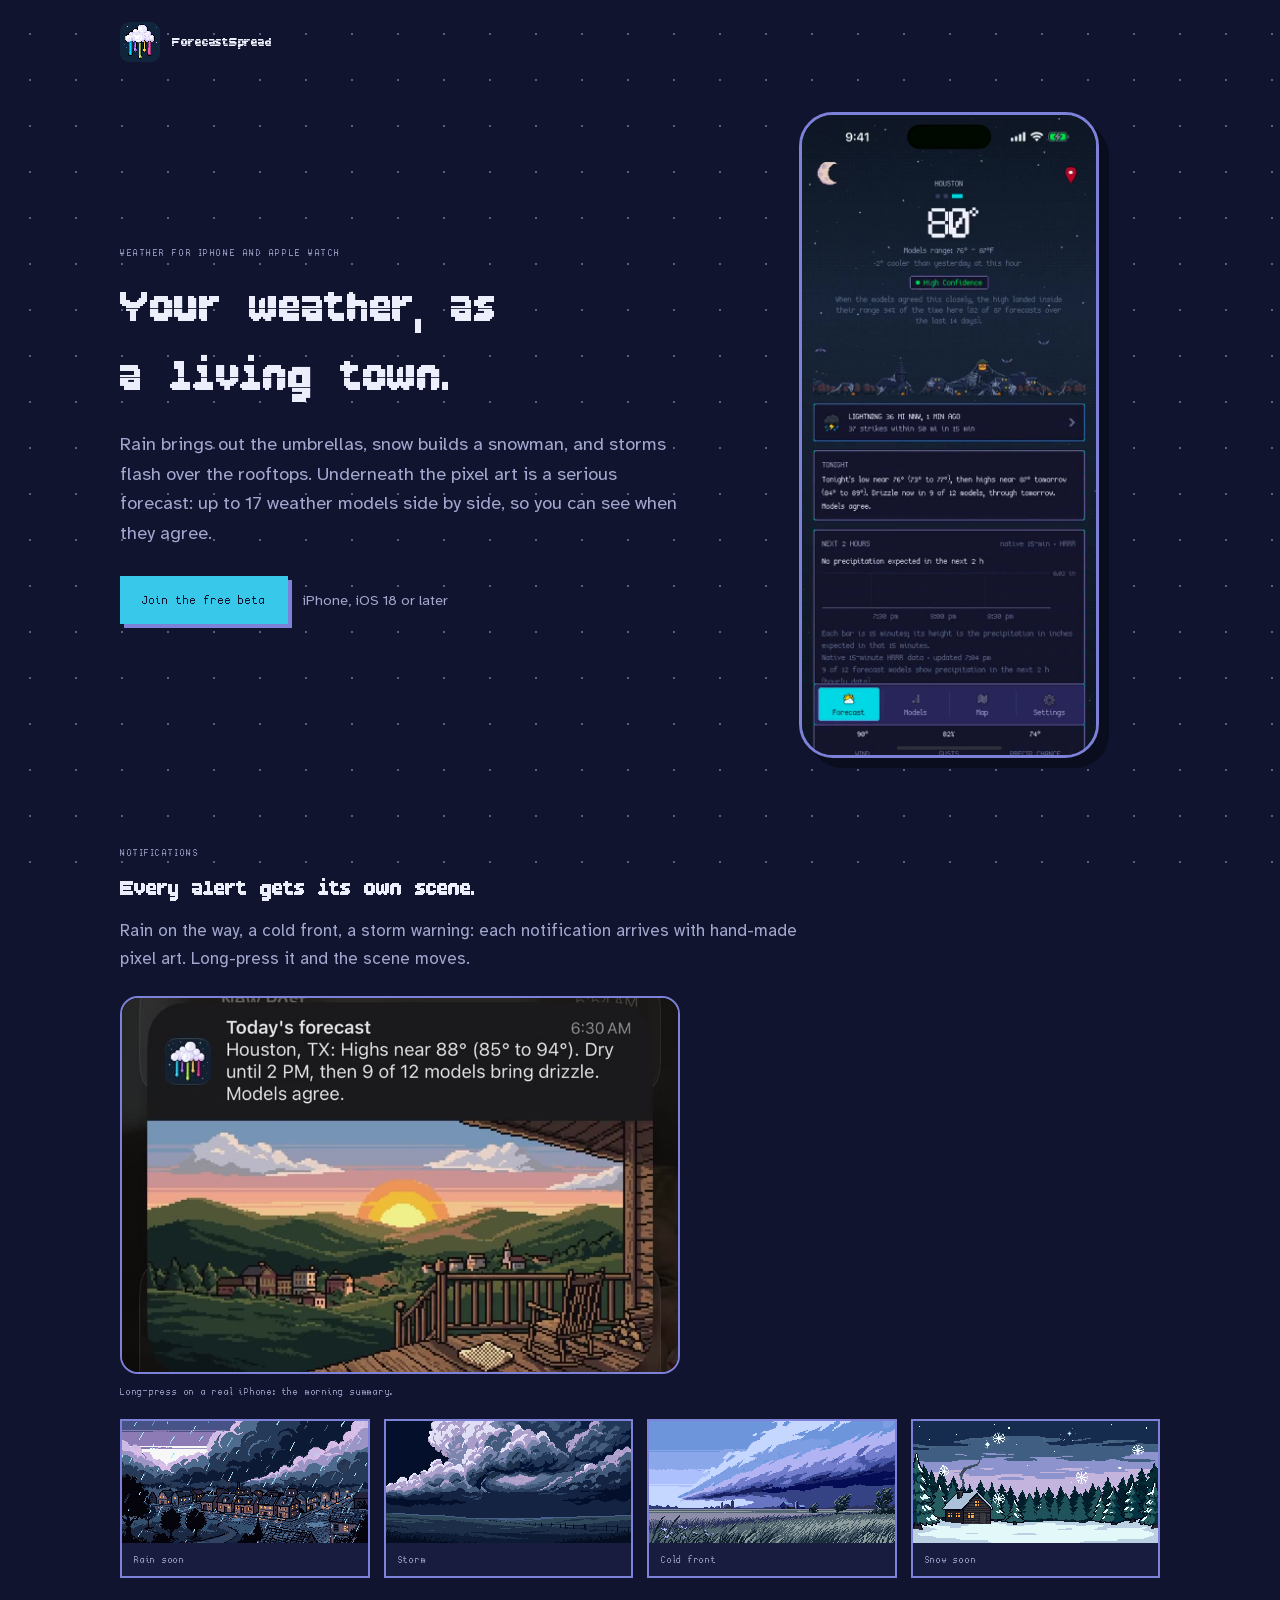
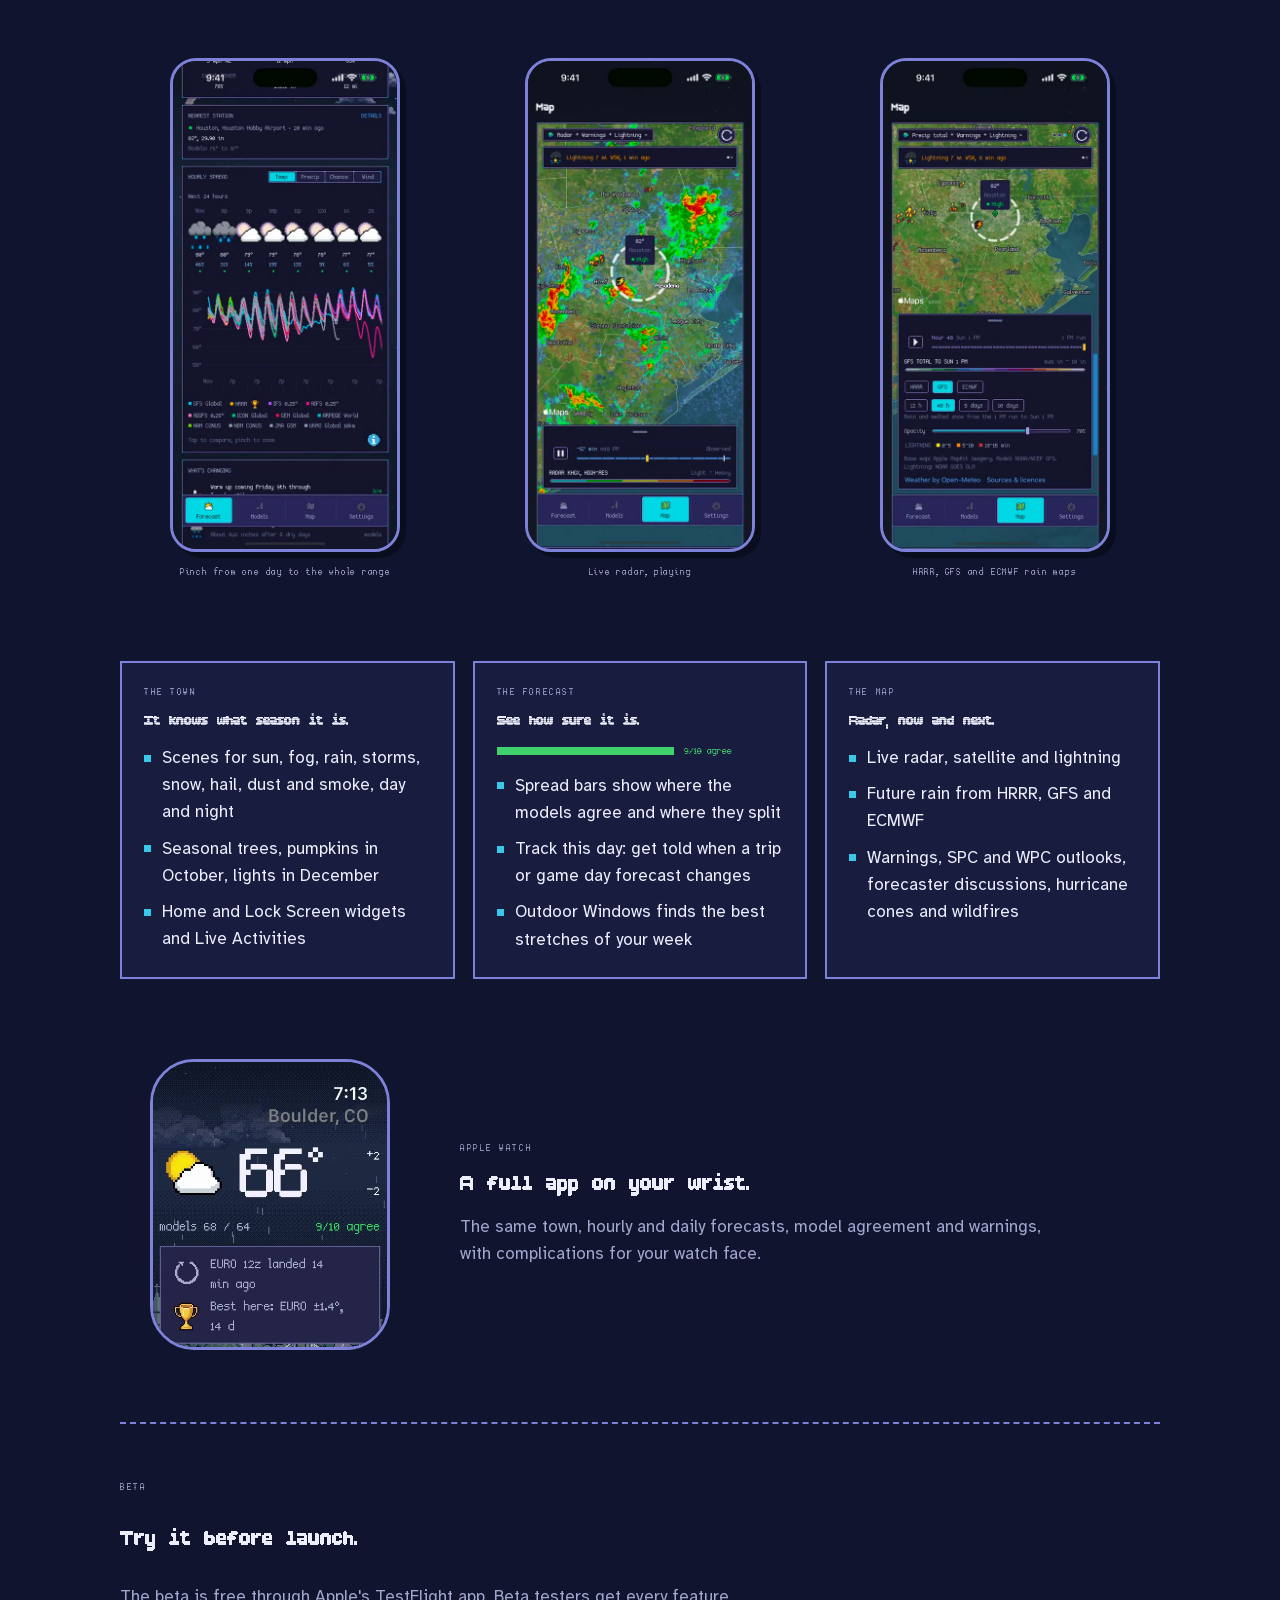
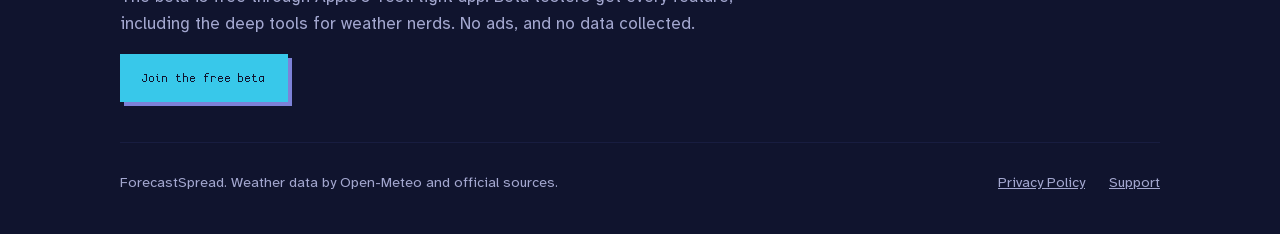
==== commit 9c8c3a34: "Point the join buttons at the public TestFlight beta Co-Authored-By: Claude Opus 5.5 (1M context) <n" ====
--- a/index.html
+++ b/index.html
@@ -190,8 +190,8 @@
 </div>
 
 <script>
-  // Set to the public TestFlight link once Apple approves the external beta.
-  const TESTFLIGHT_URL = "";
+  // The public TestFlight link for the "Public beta" group (200-tester limit).
+  const TESTFLIGHT_URL = "https://testflight.apple.com/join/mXdFYaRA";
   for (const id of ["beta-link", "beta-link-2"]) {
     const a = document.getElementById(id);
     if (TESTFLIGHT_URL) { a.href = TESTFLIGHT_URL; a.rel = "noopener"; }
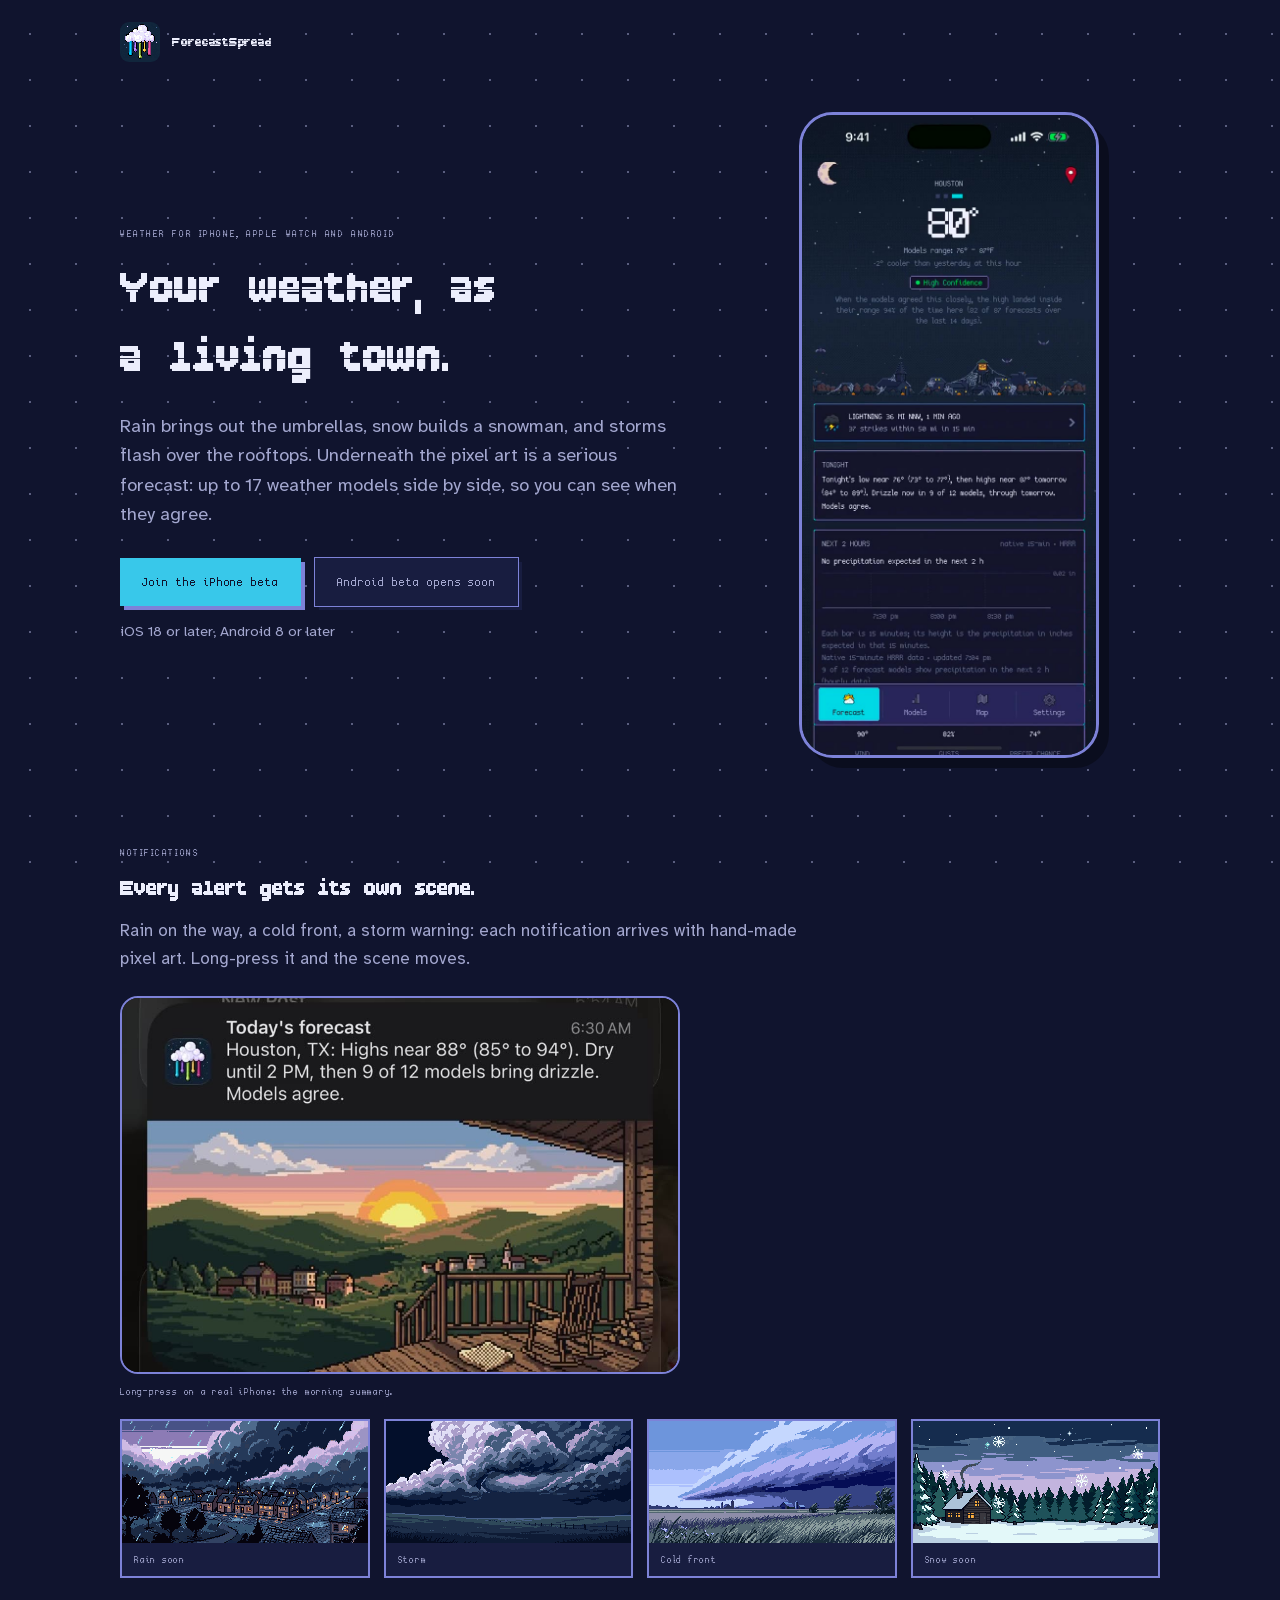
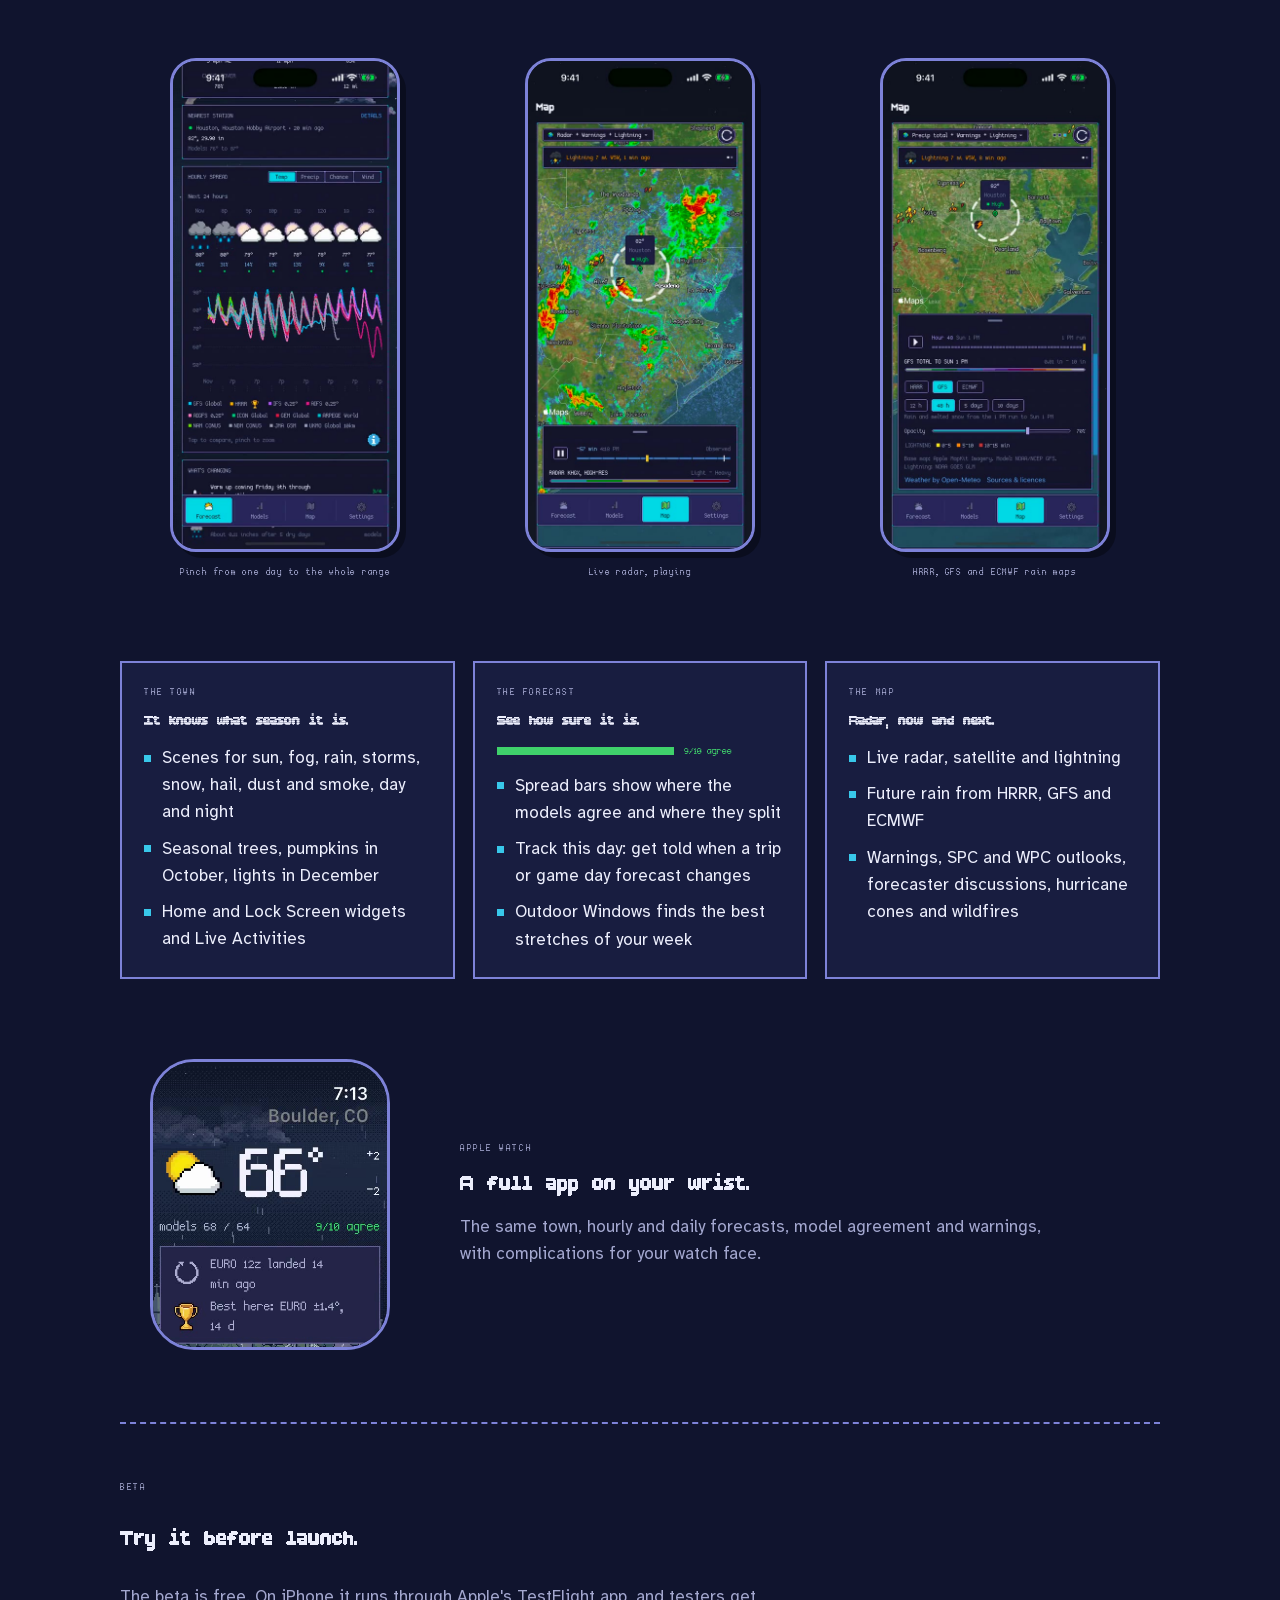
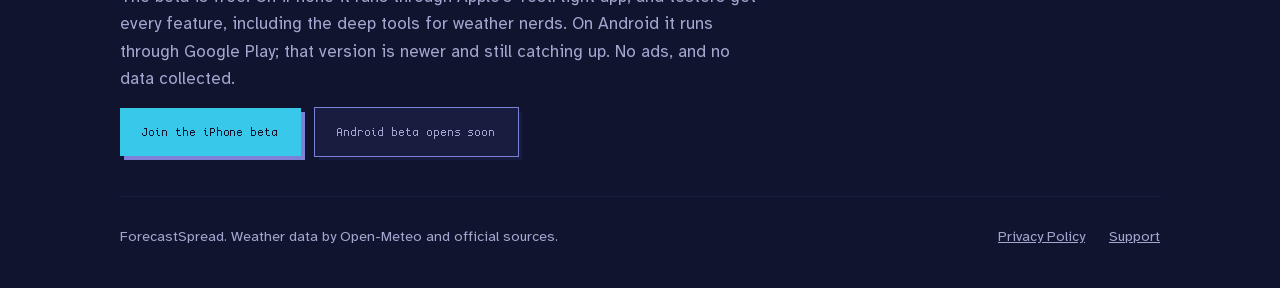
==== commit 3c05a5dc: "Add an Android beta button next to the iPhone one The hero and the Beta section now offer "Join the " ====
--- a/index.html
+++ b/index.html
@@ -102,12 +102,13 @@
 
   <section class="hero">
     <div>
-      <div class="label">Weather for iPhone and Apple Watch</div>
+      <div class="label">Weather for iPhone, Apple Watch and Android</div>
       <h1>Your weather, as a living town.</h1>
       <p>Rain brings out the umbrellas, snow builds a snowman, and storms flash over the rooftops. Underneath the pixel art is a serious forecast: up to 17 weather models side by side, so you can see when they agree.</p>
       <div class="cta">
-        <a class="btn" id="beta-link" href="#beta">Join the free beta</a>
-        <small>iPhone, iOS 18 or later</small>
+        <a class="btn" id="beta-link" href="#beta">Join the iPhone beta</a>
+        <a class="btn" id="android-link" href="#beta">Join the Android beta</a>
+        <small>iOS 18 or later, Android 8 or later</small>
       </div>
     </div>
     <div class="phone"><video src="assets/reel-town.mp4" poster="assets/reel-town.jpg" autoplay muted loop playsinline aria-label="The ForecastSpread town changing with the weather: sun, rain with umbrellas, a night storm, Halloween, snow with a snowman, July 4th fireworks"></video></div>
@@ -178,8 +179,11 @@
   <section class="beta" id="beta">
     <div class="label">Beta</div>
     <h2>Try it before launch.</h2>
-    <p>The beta is free through Apple's TestFlight app. Beta testers get every feature, including the deep tools for weather nerds. No ads, and no data collected.</p>
-    <a class="btn" id="beta-link-2" href="#beta">Join the free beta</a>
+    <p>The beta is free. On iPhone it runs through Apple's TestFlight app, and testers get every feature, including the deep tools for weather nerds. On Android it runs through Google Play; that version is newer and still catching up. No ads, and no data collected.</p>
+    <div class="cta">
+      <a class="btn" id="beta-link-2" href="#beta">Join the iPhone beta</a>
+      <a class="btn" id="android-link-2" href="#beta">Join the Android beta</a>
+    </div>
   </section>
 
   <footer>
@@ -192,10 +196,18 @@
 <script>
   // The public TestFlight link for the "Public beta" group (200-tester limit).
   const TESTFLIGHT_URL = "https://testflight.apple.com/join/mXdFYaRA";
-  for (const id of ["beta-link", "beta-link-2"]) {
-    const a = document.getElementById(id);
-    if (TESTFLIGHT_URL) { a.href = TESTFLIGHT_URL; a.rel = "noopener"; }
-    else if (id === "beta-link-2") { a.textContent = "Beta opens soon"; a.setAttribute("aria-disabled", "true"); }
+  // The Google Play testing link for the Android beta. Empty until the testing track is live.
+  const ANDROID_BETA_URL = "";
+  const links = [
+    [TESTFLIGHT_URL, ["beta-link", "beta-link-2"], "iPhone beta opens soon"],
+    [ANDROID_BETA_URL, ["android-link", "android-link-2"], "Android beta opens soon"],
+  ];
+  for (const [url, ids, soon] of links) {
+    for (const id of ids) {
+      const a = document.getElementById(id);
+      if (url) { a.href = url; a.rel = "noopener"; }
+      else { a.textContent = soon; a.setAttribute("aria-disabled", "true"); a.removeAttribute("href"); }
+    }
   }
 </script>
 </body>
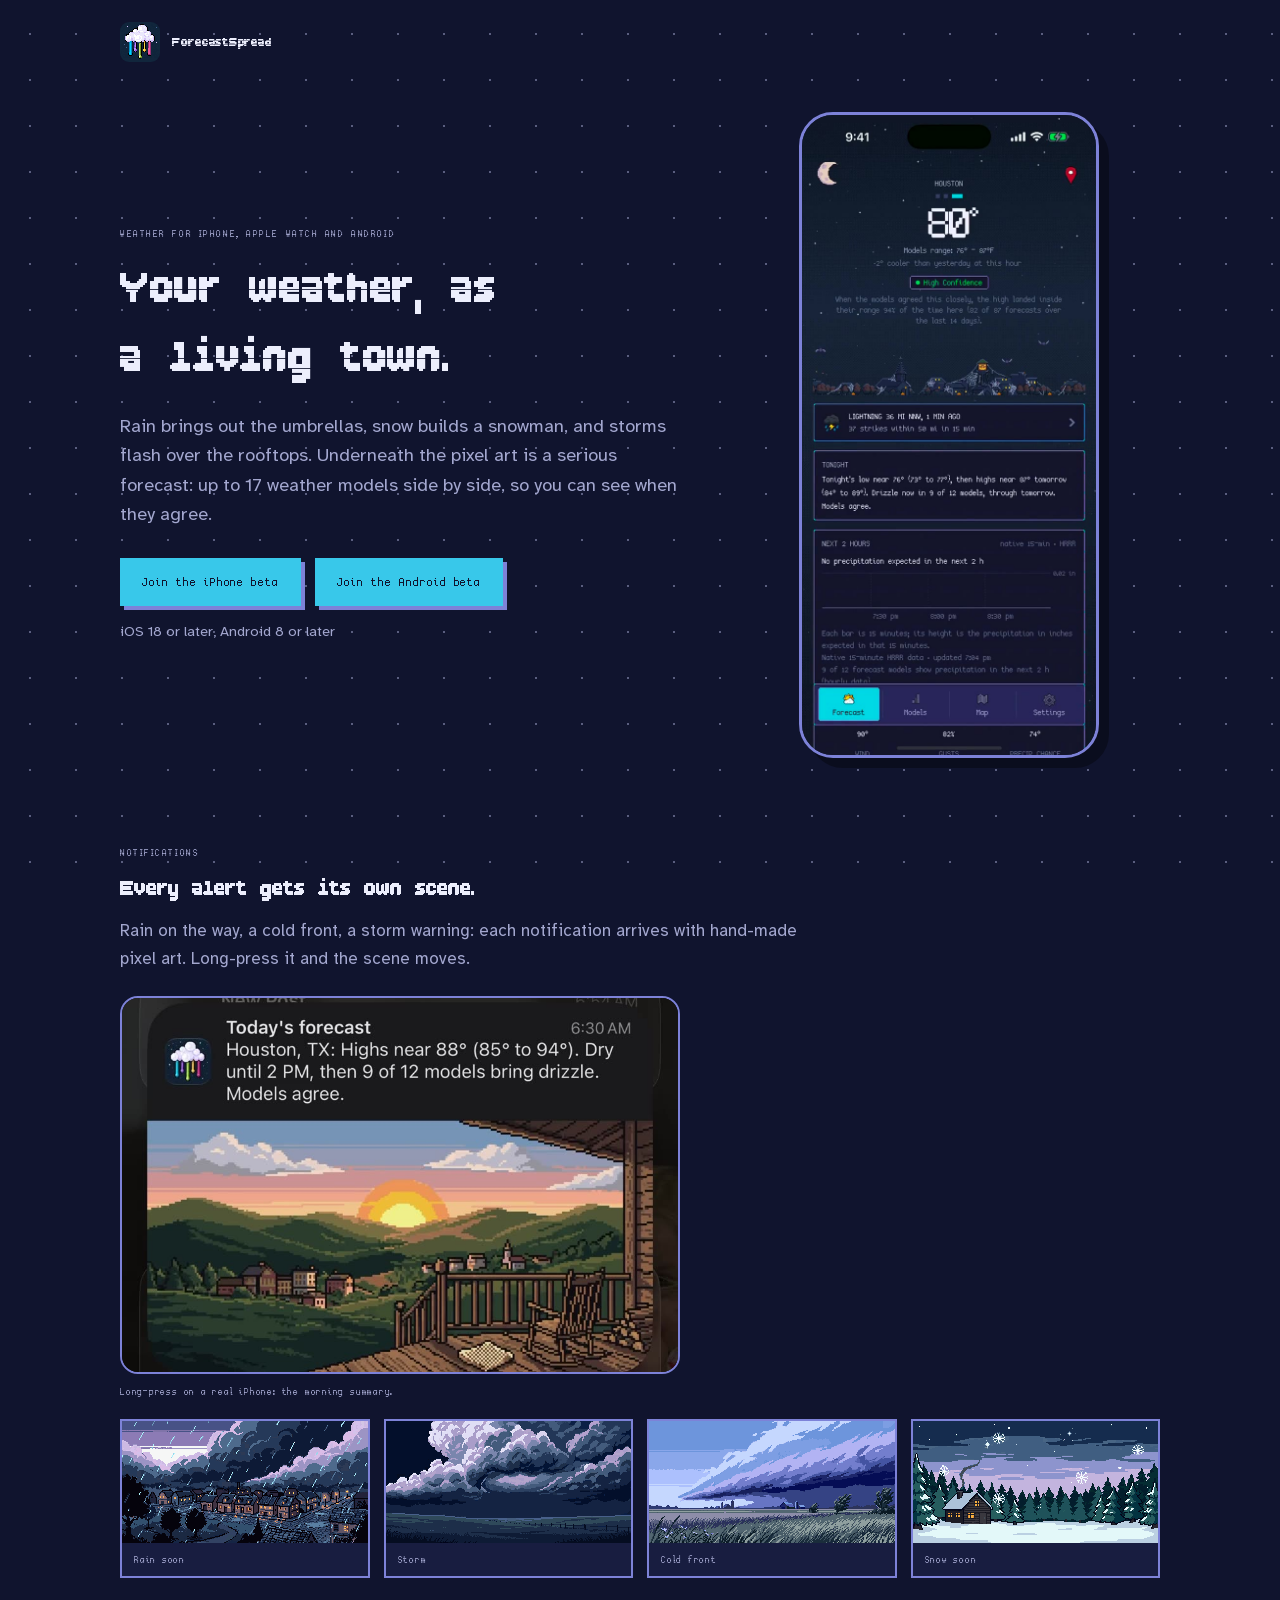
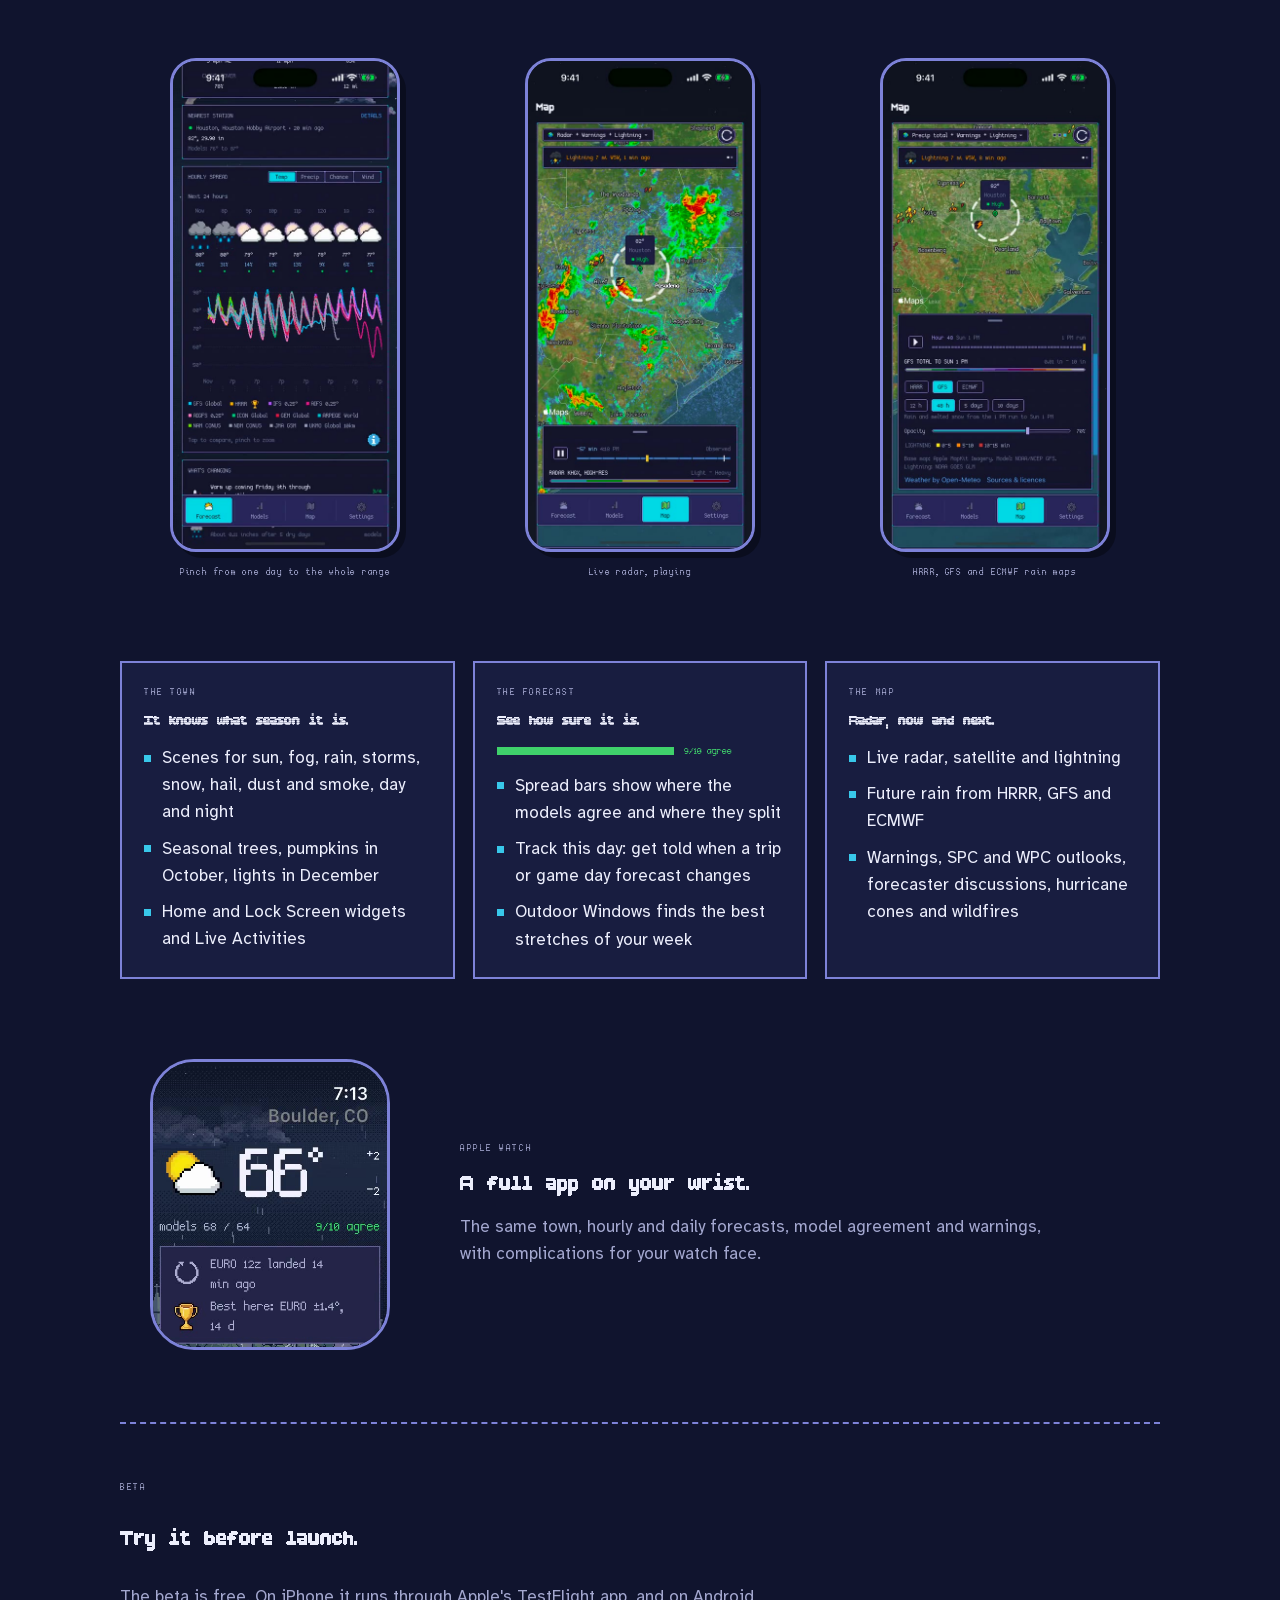
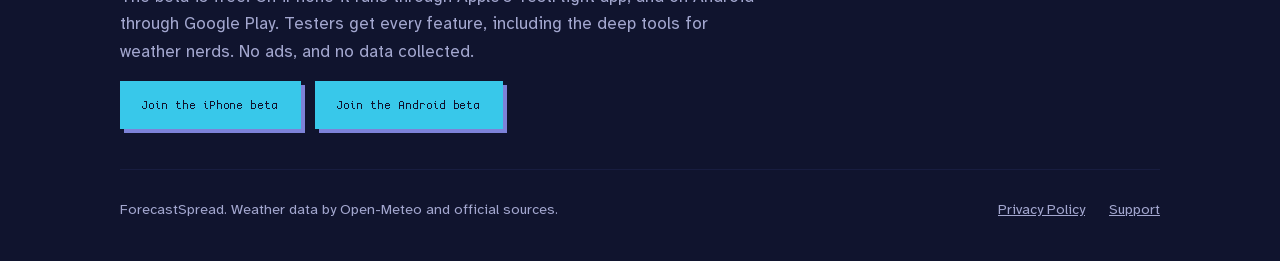
==== commit 8f6c5d26: "Fill in the Google Play open testing link for the Android beta The Android buttons now open https://" ====
--- a/index.html
+++ b/index.html
@@ -179,7 +179,7 @@
   <section class="beta" id="beta">
     <div class="label">Beta</div>
     <h2>Try it before launch.</h2>
-    <p>The beta is free. On iPhone it runs through Apple's TestFlight app, and testers get every feature, including the deep tools for weather nerds. On Android it runs through Google Play; that version is newer and still catching up. No ads, and no data collected.</p>
+    <p>The beta is free. On iPhone it runs through Apple's TestFlight app, and on Android through Google Play. Testers get every feature, including the deep tools for weather nerds. No ads, and no data collected.</p>
     <div class="cta">
       <a class="btn" id="beta-link-2" href="#beta">Join the iPhone beta</a>
       <a class="btn" id="android-link-2" href="#beta">Join the Android beta</a>
@@ -196,8 +196,8 @@
 <script>
   // The public TestFlight link for the "Public beta" group (200-tester limit).
   const TESTFLIGHT_URL = "https://testflight.apple.com/join/mXdFYaRA";
-  // The Google Play testing link for the Android beta. Empty until the testing track is live.
-  const ANDROID_BETA_URL = "";
+  // The Google Play open testing link for the Android beta.
+  const ANDROID_BETA_URL = "https://play.google.com/apps/testing/com.forecastspread.android";
   const links = [
     [TESTFLIGHT_URL, ["beta-link", "beta-link-2"], "iPhone beta opens soon"],
     [ANDROID_BETA_URL, ["android-link", "android-link-2"], "Android beta opens soon"],
